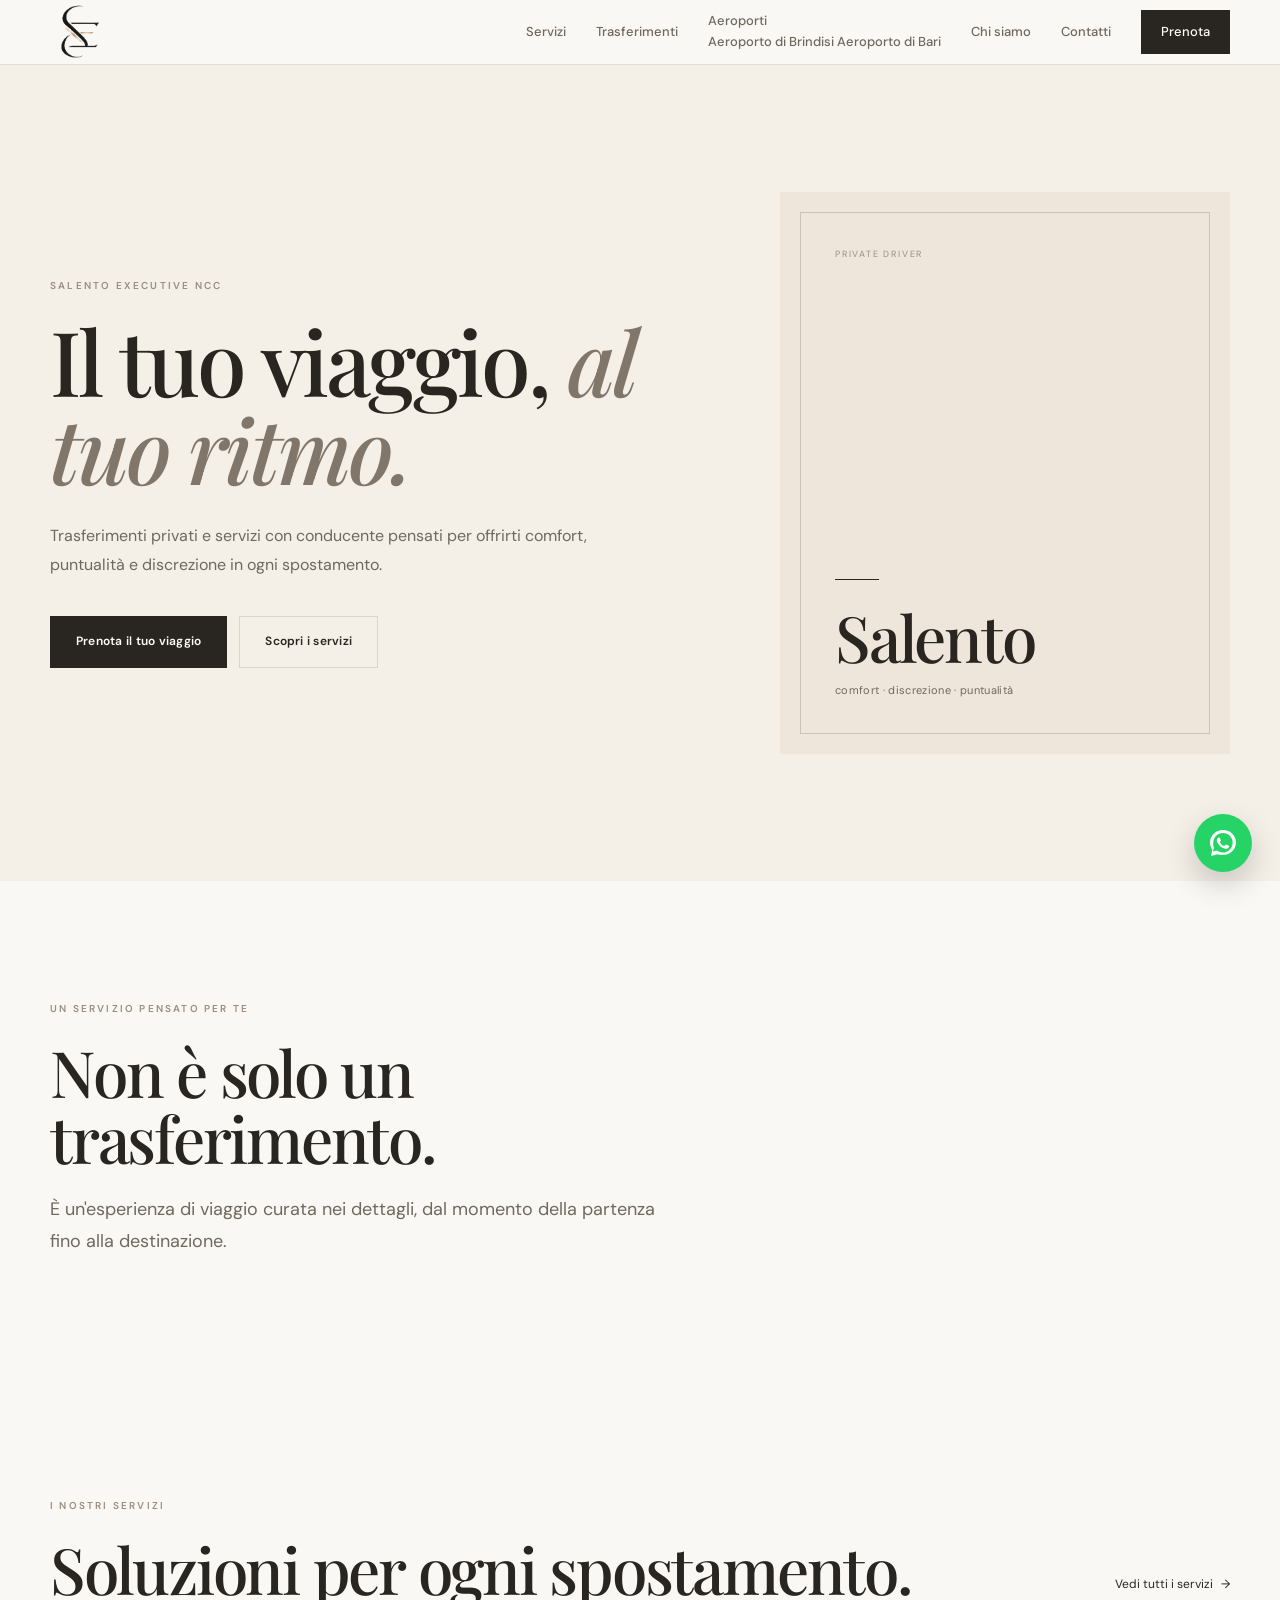
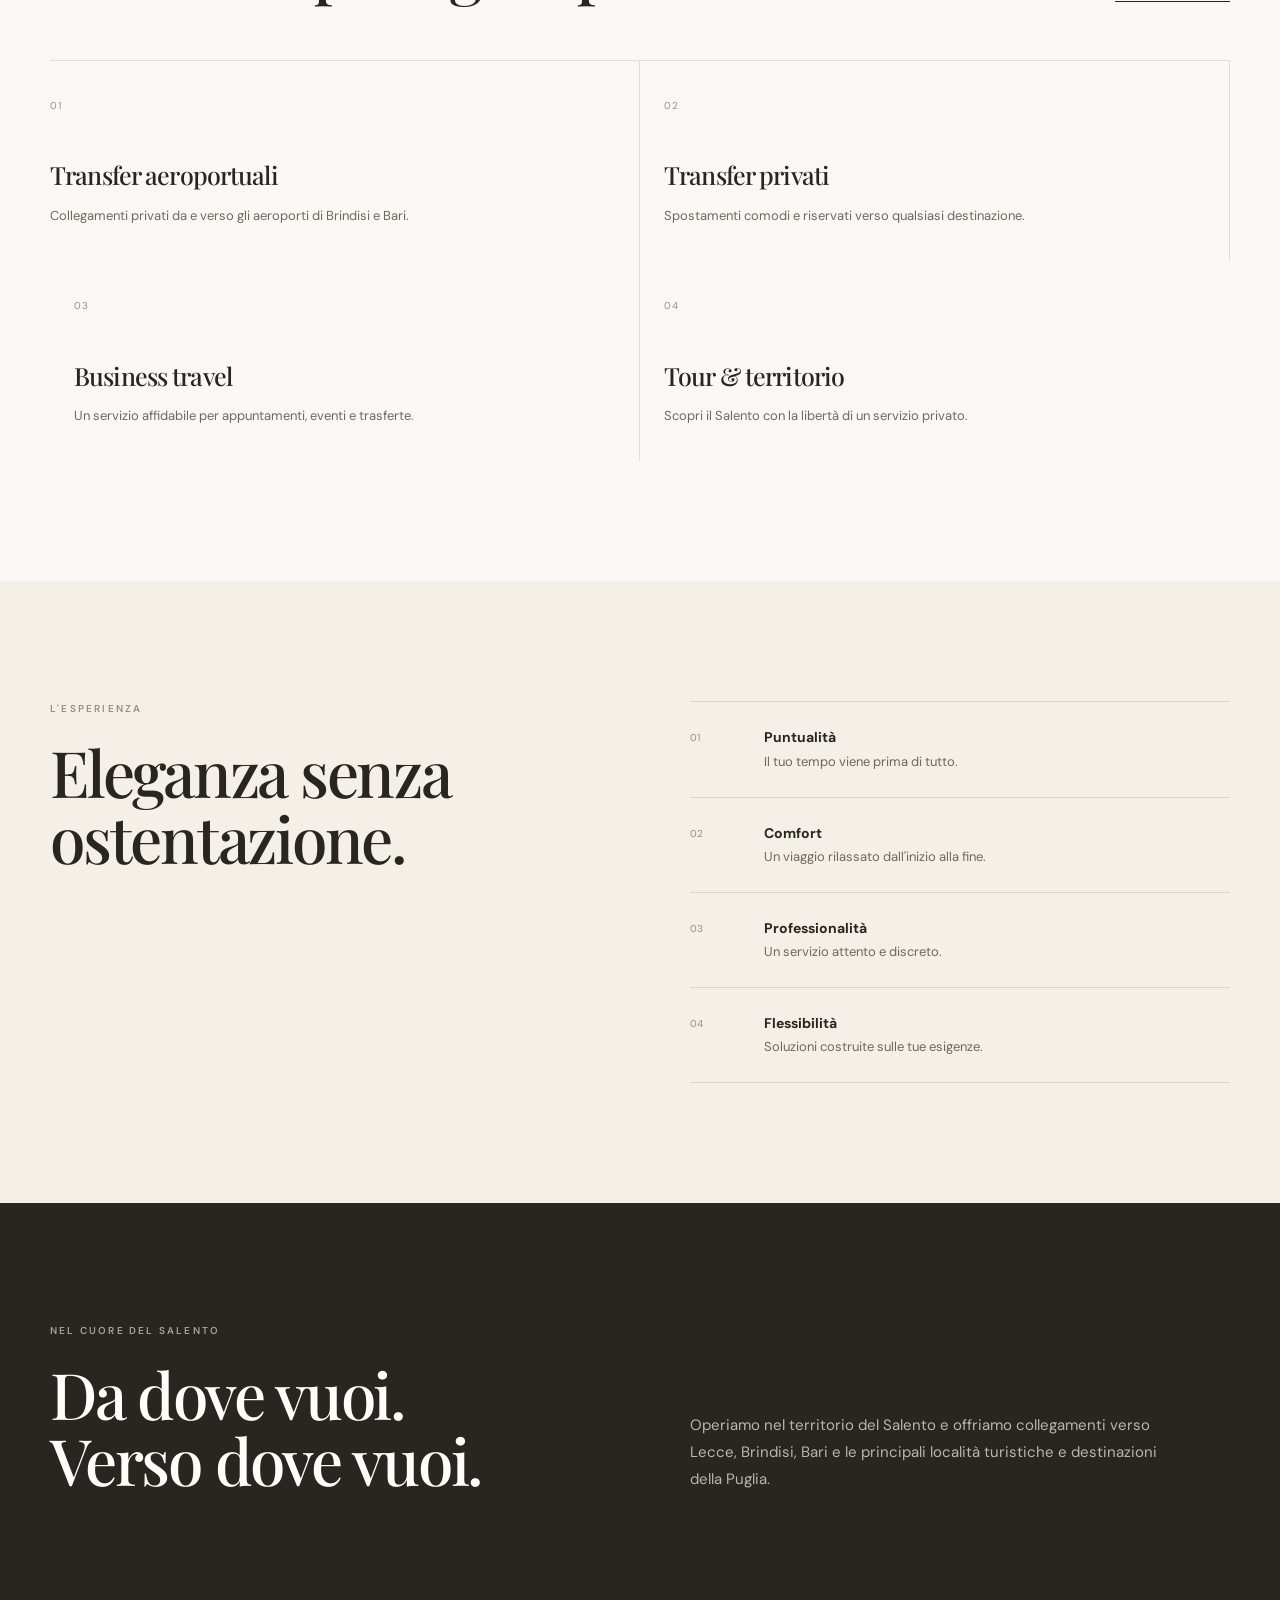
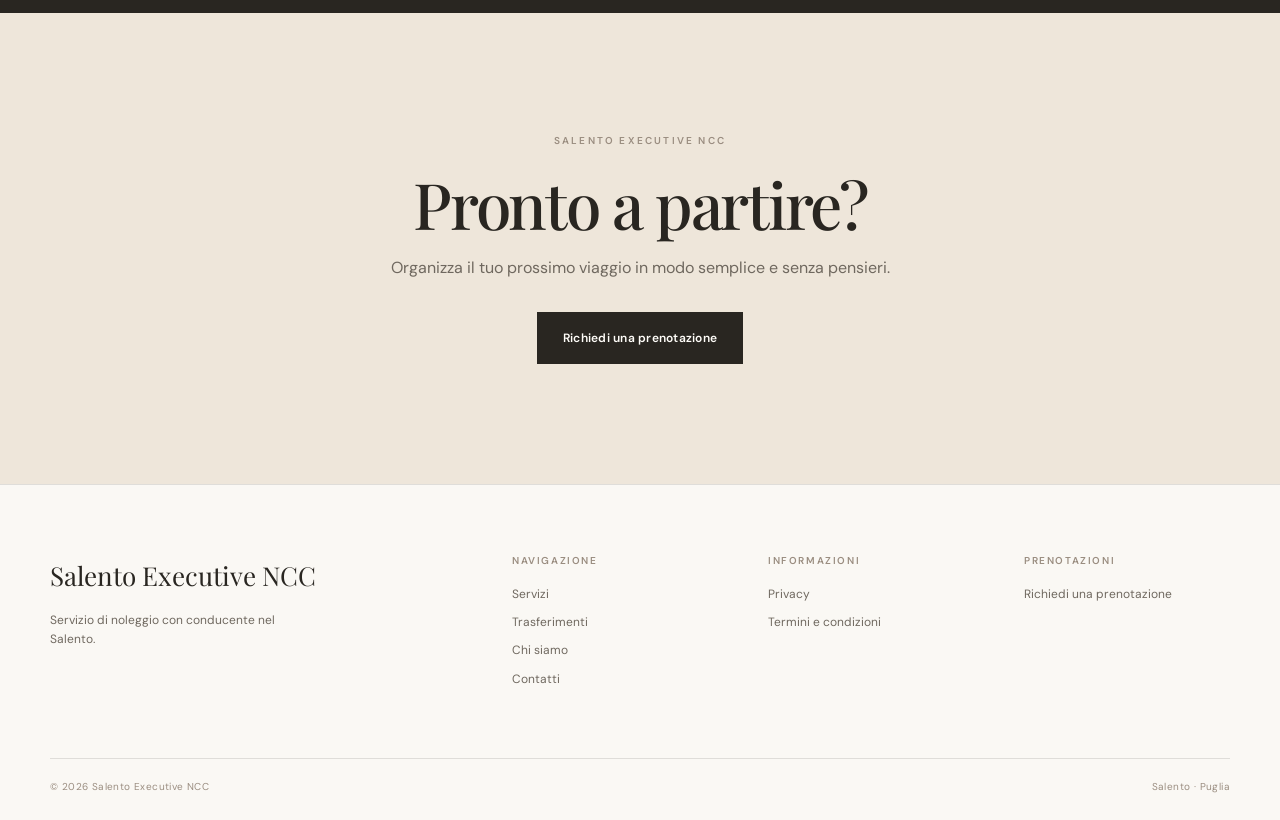
==== index.html @ 479df49c "Update index.html" ====
<!DOCTYPE html>
<html lang="it">
<head>
    <meta charset="UTF-8">
    <meta name="viewport" content="width=device-width, initial-scale=1.0">

    <title>Salento Executive NCC | Noleggio con Conducente</title>

    <meta
        name="description"
        content="Salento Executive NCC offre servizi di noleggio con conducente, transfer aeroportuali e trasferimenti privati nel Salento e in Puglia."
    >

    <meta name="theme-color" content="#f4efe7">

<link rel="icon" type="image/png" href="favicon.png">
<link rel="apple-touch-icon" href="favicon.png">
<meta name="apple-mobile-web-app-title" content="Salento Executive NCC">
    <link rel="stylesheet" href="css/style.css">
</head>

<body>

<header class="header">

    <div class="container header-inner">

        <a href="./" class="logo-link" aria-label="Salento Executive NCC">
            <img
                src="logo.png"
                alt="Salento Executive NCC"
                class="logo"
            >
        </a>

<nav class="navigation">

    <a href="../servizi/">Servizi</a>

    <a href="../trasferimenti/">Trasferimenti</a>


<div class="dropdown">

    <a href="#" class="dropdown-toggle">
        Aeroporti
    </a>

    <div class="dropdown-menu">

        <a href="../aeroporto-brindisi/">
            Aeroporto di Brindisi
        </a>

        <a href="../aeroporto-bari/">
            Aeroporto di Bari
        </a>

    </div>

</div>


    <a href="../chi-siamo/">Chi siamo</a>

    <a href="../contatti/">Contatti</a>

    <a href="../prenota/" class="nav-button">
        Prenota
    </a>

</nav>

        <button
            class="menu-button"
            type="button"
            aria-label="Apri menu"
            aria-expanded="false"
        >
            <span></span>
            <span></span>
            <span></span>
        </button>

    </div>

</header>


<main>

    <!-- HERO -->

    <section class="hero">

        <div class="container hero-content">

            <div class="hero-text">

                <p class="eyebrow">
                    SALENTO EXECUTIVE NCC
                </p>

                <h1>
                    Il tuo viaggio,
                    <em>al tuo ritmo.</em>
                </h1>

                <p class="hero-description">
                    Trasferimenti privati e servizi con conducente
                    pensati per offrirti comfort, puntualità e
                    discrezione in ogni spostamento.
                </p>

                <div class="hero-actions">

                    <a href="./prenota/" class="button button-dark">
                        Prenota il tuo viaggio
                    </a>

                    <a href="./servizi/" class="button button-light">
                        Scopri i servizi
                    </a>

                </div>

            </div>


            <div class="hero-visual">

                <div class="hero-frame">

                    <div class="hero-frame-content">

                        <span class="hero-label">
                            PRIVATE DRIVER
                        </span>

                        <div class="hero-line"></div>

                        <h2>
                            Salento
                        </h2>

                        <p>
                            comfort · discrezione · puntualità
                        </p>

                    </div>

                </div>

            </div>

        </div>

    </section>


    <!-- INTRO -->

    <section class="intro section">

        <div class="container">

            <div class="intro-content">

                <p class="eyebrow">
                    UN SERVIZIO PENSATO PER TE
                </p>

                <h2>
                    Non è solo un trasferimento.
                </h2>

                <p>
                    È un'esperienza di viaggio curata nei dettagli,
                    dal momento della partenza fino alla destinazione.
                </p>

            </div>

        </div>

    </section>


    <!-- SERVIZI -->

    <section class="services section">

        <div class="container">

            <div class="section-heading">

                <div>

                    <p class="eyebrow">
                        I NOSTRI SERVIZI
                    </p>

                    <h2>
                        Soluzioni per ogni spostamento.
                    </h2>

                </div>

                <a href="./servizi/" class="text-link">
                    Vedi tutti i servizi
                    <span>→</span>
                </a>

            </div>


            <div class="services-grid">

                <a href="./trasferimenti/" class="service-card">

                    <span class="service-number">
                        01
                    </span>

                    <h3>
                        Transfer aeroportuali
                    </h3>

                    <p>
                        Collegamenti privati da e verso gli
                        aeroporti di Brindisi e Bari.
                    </p>

                </a>


                <a href="./servizi/" class="service-card">

                    <span class="service-number">
                        02
                    </span>

                    <h3>
                        Transfer privati
                    </h3>

                    <p>
                        Spostamenti comodi e riservati verso
                        qualsiasi destinazione.
                    </p>

                </a>


                <a href="./servizi/" class="service-card">

                    <span class="service-number">
                        03
                    </span>

                    <h3>
                        Business travel
                    </h3>

                    <p>
                        Un servizio affidabile per appuntamenti,
                        eventi e trasferte.
                    </p>

                </a>


                <a href="./servizi/" class="service-card">

                    <span class="service-number">
                        04
                    </span>

                    <h3>
                        Tour &amp; territorio
                    </h3>

                    <p>
                        Scopri il Salento con la libertà
                        di un servizio privato.
                    </p>

                </a>

            </div>

        </div>

    </section>


    <!-- ESPERIENZA -->

    <section class="experience section">

        <div class="container experience-grid">

            <div class="experience-title">

                <p class="eyebrow">
                    L'ESPERIENZA
                </p>

                <h2>
                    Eleganza senza ostentazione.
                </h2>

            </div>


            <div class="experience-list">

                <div class="experience-item">

                    <span class="experience-number">
                        01
                    </span>

                    <div>
                        <strong>Puntualità</strong>

                        <p>
                            Il tuo tempo viene prima di tutto.
                        </p>
                    </div>

                </div>


                <div class="experience-item">

                    <span class="experience-number">
                        02
                    </span>

                    <div>
                        <strong>Comfort</strong>

                        <p>
                            Un viaggio rilassato dall'inizio
                            alla fine.
                        </p>
                    </div>

                </div>


                <div class="experience-item">

                    <span class="experience-number">
                        03
                    </span>

                    <div>
                        <strong>Professionalità</strong>

                        <p>
                            Un servizio attento e discreto.
                        </p>
                    </div>

                </div>


                <div class="experience-item">

                    <span class="experience-number">
                        04
                    </span>

                    <div>
                        <strong>Flessibilità</strong>

                        <p>
                            Soluzioni costruite sulle tue esigenze.
                        </p>
                    </div>

                </div>

            </div>

        </div>

    </section>


    <!-- TERRITORIO -->

    <section class="territory section">

        <div class="container territory-grid">

            <div>

                <p class="eyebrow">
                    NEL CUORE DEL SALENTO
                </p>

                <h2>
                    Da dove vuoi.
                    <br>
                    Verso dove vuoi.
                </h2>

            </div>


            <div>

                <p>
                    Operiamo nel territorio del Salento e offriamo
                    collegamenti verso Lecce, Brindisi, Bari e le
                    principali località turistiche e destinazioni
                    della Puglia.
                </p>

            </div>

        </div>

    </section>


    <!-- CTA -->

    <section class="final-cta section">

        <div class="container final-cta-content">

            <p class="eyebrow">
                SALENTO EXECUTIVE NCC
            </p>

            <h2>
                Pronto a partire?
            </h2>

            <p>
                Organizza il tuo prossimo viaggio in modo semplice
                e senza pensieri.
            </p>

            <a href="./prenota/" class="button button-dark">
                Richiedi una prenotazione
            </a>

        </div>

    </section>

</main>


<!-- FOOTER -->

<footer class="footer">

    <div class="container footer-grid">

        <div class="footer-brand">

            <a href="./">
                Salento Executive NCC
            </a>

            <p>
                Servizio di noleggio con conducente
                nel Salento.
            </p>

        </div>


        <div class="footer-column">

            <h3>
                Navigazione
            </h3>

            <a href="./servizi/">Servizi</a>
            <a href="./trasferimenti/">Trasferimenti</a>
            <a href="./chi-siamo/">Chi siamo</a>
            <a href="./contatti/">Contatti</a>

        </div>


        <div class="footer-column">

            <h3>
                Informazioni
            </h3>

            <a href="./privacy/">Privacy</a>
            <a href="./termini/">Termini e condizioni</a>

        </div>


        <div class="footer-column">

            <h3>
                Prenotazioni
            </h3>

            <a href="./prenota/">
                Richiedi una prenotazione
            </a>

        </div>

    </div>


    <div class="container footer-bottom">

        <span>
            © <span id="current-year"></span>
            Salento Executive NCC
        </span>

        <span>
            Salento · Puglia
        </span>

    </div>

</footer>
<a 
    href="https://wa.me/393200404903"
    class="whatsapp-fixed"
    target="_blank"
    rel="noopener"
    aria-label="Contattaci su WhatsApp"
>
    <img src="whatsapp.svg" alt="WhatsApp">
</a>

<script src="js/main.js"></script>

</body>
</html>
---- css/style.css ----
@import url('https://fonts.googleapis.com/css2?family=DM+Sans:wght@400;500;600&family=Playfair+Display:ital,wght@0,500;0,600;1,500&display=swap');


/* =========================================================
   RESET
========================================================= */

* {
    margin: 0;
    padding: 0;
    box-sizing: border-box;
}

html {
    scroll-behavior: smooth;
}

body {
    background: #faf8f4;
    color: #292621;
    font-family: "DM Sans", sans-serif;
    line-height: 1.6;
}

a {
    color: inherit;
    text-decoration: none;
}

button {
    font-family: inherit;
}

img {
    max-width: 100%;
    display: block;
}


/* =========================================================
   VARIABLES
========================================================= */

:root {

    --background: #faf8f4;
    --cream: #f4efe7;
    --cream-dark: #eee6da;

    --white: #fffdf9;

    --text: #292621;
    --text-soft: #6f685f;

    --beige: #d8cabc;
    --taupe: #9a8d80;

    --border: rgba(41, 38, 33, 0.13);

    --container: 1180px;

}


/* =========================================================
   CONTAINER
========================================================= */

.container {
    width: min(
        calc(100% - 48px),
        var(--container)
    );

    margin: 0 auto;
}


/* =========================================================
   HEADER
========================================================= */

.header {
    position: sticky;
    top: 0;

    z-index: 1000;

    background: rgba(250, 248, 244, 0.94);

    backdrop-filter: blur(16px);
    -webkit-backdrop-filter: blur(16px);

    border-bottom: 1px solid var(--border);
}


.header-inner {
    height: 64px;

    display: flex;
    align-items: center;
    justify-content: space-between;

    gap: 30px;
}


.logo-link {
    display: flex;
    align-items: center;
}

.logo {
    width: 56px;
    height: auto;
}


/* =========================================================
   NAVIGATION
========================================================= */

.navigation {

    display: flex;
    align-items: center;

    gap: 30px;

    font-size: 13px;
    font-weight: 500;
}


.navigation a {

    color: var(--text-soft);

    transition:
        color 0.2s ease,
        transform 0.2s ease;
}


.navigation a:hover {
    color: var(--text);
}


.navigation .nav-button {

    background: var(--text);

    color: var(--white);

    padding: 12px 20px;

    transition:
        background 0.2s ease,
        transform 0.2s ease;
}


.navigation .nav-button:hover {

    background: #3a3530;

    transform: translateY(-1px);
}


/* =========================================================
   MOBILE MENU BUTTON
========================================================= */

.menu-button {

    display: none;

    border: 0;

    background: transparent;

    cursor: pointer;

    padding: 8px;
}


.menu-button span {

    display: block;

    width: 25px;
    height: 1px;

    background: var(--text);

    margin: 5px 0;

    transition:
        transform 0.2s ease,
        opacity 0.2s ease;
}


/* =========================================================
   HERO
========================================================= */

.hero {

    background: var(--cream);

    min-height: calc(100vh - 84px);

    display: flex;
    align-items: center;
}


.hero-content {

    display: grid;

    grid-template-columns:
        minmax(0, 1.08fr)
        minmax(320px, 0.92fr);

    align-items: center;

    gap: 80px;

    padding: 90px 0;
}


/* =========================================================
   TYPOGRAPHY
========================================================= */

.eyebrow {

    margin-bottom: 22px;

    color: var(--taupe);

    font-size: 10px;

    font-weight: 600;

    letter-spacing: 0.22em;
}


h1,
h2,
h3 {

    font-family:
        "Playfair Display",
        Georgia,
        serif;

    font-weight: 500;

    letter-spacing: -0.035em;
}


h1 {

    font-size:
        clamp(58px, 7vw, 96px);

    line-height: 0.98;

    margin-bottom: 30px;
}


h1 em {

    color: #81766a;

    font-weight: 500;
}


h2 {

    font-size:
        clamp(42px, 5vw, 64px);

    line-height: 1.03;
}


h3 {

    font-size: 25px;

    line-height: 1.15;
}


/* =========================================================
   HERO TEXT
========================================================= */

.hero-description {

    max-width: 570px;

    color: var(--text-soft);

    font-size: 16px;

    line-height: 1.8;
}


/* =========================================================
   HERO BUTTONS
========================================================= */

.hero-actions {

    display: flex;

    flex-wrap: wrap;

    gap: 12px;

    margin-top: 36px;
}


.button {

    min-height: 52px;

    display: inline-flex;

    align-items: center;
    justify-content: center;

    padding:
        0 25px;

    border:
        1px solid var(--text);

    font-size: 12px;

    font-weight: 600;

    letter-spacing: 0.02em;

    transition:
        transform 0.2s ease,
        background 0.2s ease,
        color 0.2s ease;
}


.button:hover {

    transform: translateY(-2px);
}


.button-dark {

    background: var(--text);

    color: var(--white);
}


.button-dark:hover {

    background: #3a3530;
}


.button-light {

    background: transparent;

    color: var(--text);

    border-color: var(--border);
}


.button-light:hover {

    background: rgba(255, 255, 255, 0.35);
}


/* =========================================================
   HERO VISUAL
========================================================= */

.hero-visual {

    width: 100%;

    max-width: 450px;

    justify-self: end;
}


.hero-frame {

    aspect-ratio: 4 / 5;

    padding: 20px;

    background: var(--cream-dark);
}


.hero-frame-content {

    height: 100%;

    border:
        1px solid
        rgba(41, 38, 33, 0.18);

    padding: 34px;

    display: flex;

    flex-direction: column;

    justify-content: flex-end;
}


.hero-label {

    color: var(--taupe);

    font-size: 9px;

    letter-spacing: 0.2em;
}


.hero-line {

    width: 44px;

    height: 1px;

    background: var(--text);

    margin-top: auto;

    margin-bottom: 24px;
}


.hero-frame h2 {

    font-size:
        clamp(48px, 5vw, 72px);

    margin-bottom: 12px;
}


.hero-frame p {

    color: var(--text-soft);

    font-size: 11px;

    letter-spacing: 0.03em;
}


/* =========================================================
   SECTIONS
========================================================= */

.section {

    padding:
        120px 0;
}


/* =========================================================
   INTRO
========================================================= */

.intro {

    background: var(--background);
}


.intro-content {

    max-width: 760px;
}


.intro-content h2 {

    margin-bottom: 22px;
}


.intro-content > p:last-child {

    max-width: 620px;

    color: var(--text-soft);

    font-size: 18px;

    line-height: 1.8;
}


/* =========================================================
   SECTION HEADING
========================================================= */

.section-heading {

    display: flex;

    align-items: flex-end;

    justify-content: space-between;

    gap: 30px;

    margin-bottom: 58px;
}


.text-link {

    display: inline-flex;

    align-items: center;

    gap: 8px;

    padding-bottom: 6px;

    border-bottom:
        1px solid var(--text);

    font-size: 12px;

    white-space: nowrap;
}


.text-link span {

    transition:
        transform 0.2s ease;
}


.text-link:hover span {

    transform: translateX(4px);
}


/* =========================================================
   SERVICES
========================================================= */

.services {

    background: var(--background);
}


.services-grid {

    display: grid;

    grid-template-columns: repeat(2, 1fr);


    border-top:
        1px solid var(--border);
}


.service-card {

    padding:
        30px 24px 34px 0;

    border-right:
        1px solid var(--border);

    transition:
        transform 0.25s ease;
}


.service-card:not(:first-child) {

    padding-left: 24px;
}


.service-card:last-child {

    border-right: 0;
}


.service-card:hover {

    transform:
        translateY(-5px);
}


.service-number {

    color: var(--taupe);

    font-size: 10px;

    letter-spacing: 0.1em;
}


.service-card h3 {

    margin-top: 45px;

    margin-bottom: 15px;
}


.service-card p {

    color: var(--text-soft);

    font-size: 13px;

    line-height: 1.7;
}


/* =========================================================
   EXPERIENCE
========================================================= */

.experience {

    background: var(--cream);
}


.experience-grid {

    display: grid;

    grid-template-columns:
        1fr 1fr;

    gap: 100px;
}


.experience-title h2 {

    max-width: 550px;
}


.experience-list {

    border-top:
        1px solid var(--border);
}


.experience-item {

    display: grid;

    grid-template-columns:
        54px 1fr;

    gap: 20px;

    padding:
        24px 0;

    border-bottom:
        1px solid var(--border);
}


.experience-number {

    color: var(--taupe);

    font-size: 10px;

    padding-top: 4px;
}


.experience-item strong {

    display: block;

    margin-bottom: 3px;

    font-size: 14px;
}


.experience-item p {

    color: var(--text-soft);

    font-size: 13px;
}


/* =========================================================
   TERRITORY
========================================================= */

.territory {

    background: var(--text);

    color: var(--white);
}


.territory .eyebrow {

    color: #aaa095;
}


.territory-grid {

    display: grid;

    grid-template-columns:
        1fr 1fr;

    align-items: end;

    gap: 100px;
}


.territory-grid > div:last-child {

    max-width: 470px;
}


.territory-grid > div:last-child p {

    color: #bdb5ad;

    font-size: 15px;

    line-height: 1.8;
}


/* =========================================================
   FINAL CTA
========================================================= */

.final-cta {

    background: var(--cream-dark);

    text-align: center;
}


.final-cta-content {

    max-width: 720px;

    margin: 0 auto;
}


.final-cta h2 {

    margin-bottom: 18px;
}


.final-cta-content > p:not(.eyebrow) {

    color: var(--text-soft);

    margin-bottom: 32px;
}


/* =========================================================
   FOOTER
========================================================= */

.footer {

    background: var(--background);

    border-top:
        1px solid var(--border);

    padding:
        70px 0 25px;
}


.footer-grid {

    display: grid;

    grid-template-columns:
        2fr 1fr 1fr 1fr;

    gap: 50px;
}


.footer-brand > a {

    font-family:
        "Playfair Display",
        Georgia,
        serif;

    font-size: 26px;
}


.footer-brand p {

    max-width: 270px;

    margin-top: 14px;

    color: var(--text-soft);

    font-size: 12px;
}


.footer-column h3 {

    margin-bottom: 18px;

    font-family:
        "DM Sans",
        sans-serif;

    color: var(--taupe);

    font-size: 10px;

    font-weight: 600;

    letter-spacing: 0.16em;

    text-transform: uppercase;
}


.footer-column a {

    display: block;

    width: max-content;

    margin-bottom: 9px;

    color: var(--text-soft);

    font-size: 12px;

    transition:
        color 0.2s ease;
}


.footer-column a:hover {

    color: var(--text);
}


/* =========================================================
   FOOTER BOTTOM
========================================================= */

.footer-bottom {

    display: flex;

    justify-content: space-between;

    gap: 20px;

    margin-top: 60px;

    padding-top: 20px;

    border-top:
        1px solid var(--border);

    color: var(--taupe);

    font-size: 10px;

    letter-spacing: 0.04em;
}


/* =========================================================
   TABLET
========================================================= */

@media (max-width: 1000px) {

    .hero-content {

        gap: 50px;
    }


    .services-grid {

        grid-template-columns:
            repeat(2, 1fr);
    }


    .service-card:nth-child(2) {

        border-right: 0;
    }


    .service-card:nth-child(3),
    .service-card:nth-child(4) {

        border-top:
            1px solid var(--border);
    }


    .experience-grid,
    .territory-grid {

        gap: 60px;
    }


    .footer-grid {

        grid-template-columns:
            repeat(2, 1fr);
    }

}


/* =========================================================
   MOBILE
========================================================= */

@media (max-width: 700px) {
    .transfer-type-grid {
        grid-template-columns: 1fr;
    }

    .airport-options {
        padding: 18px;
    }
    .container {

        width:
            calc(100% - 32px);
    }


    .header-inner {

        min-height: 72px;
    }


.logo {
    height: 48px;
    width: auto;
}


    /* MOBILE MENU */

    .menu-button {

        display: block;
    }


    .navigation {

        position: absolute;

        top:
            calc(100% + 8px);

        left: 16px;
        right: 16px;

        display: none;

        flex-direction: column;

        align-items: stretch;

        gap: 0;

        padding: 10px;

        background:
            var(--background);

        border:
            1px solid var(--border);

        box-shadow:
            0 18px 40px
            rgba(41, 38, 33, 0.08);
    }


    .navigation.is-open {

        display: flex;
    }


    .navigation a {

        padding: 14px;
    }


    .navigation .nav-button {

        margin-top: 4px;

        text-align: center;
    }


    /* HERO */

    .hero {

        min-height: auto;
    }


    .hero-content {

        grid-template-columns: 1fr;

        padding:
            72px 0 80px;

        gap: 55px;
    }


    h1 {

        font-size:
            clamp(52px, 15vw, 72px);
    }


    .hero-description {

        font-size: 15px;
    }


    .hero-visual {

        max-width: 520px;

        justify-self: start;
    }


    .hero-frame {

        aspect-ratio: 1 / 1;
    }


    /* SECTIONS */

    .section {

        padding:
            80px 0;
    }


    .section-heading {

        display: block;

        margin-bottom: 38px;
    }


    .text-link {

        margin-top: 20px;
    }


    /* SERVICES */

    .services-grid {

        grid-template-columns: 1fr;
    }


    .service-card,
    .service-card:not(:first-child) {

        padding:
            28px 0;

        border-right: 0;

        border-bottom:
            1px solid var(--border);
    }


    .service-card h3 {

        margin-top: 28px;
    }


    /* EXPERIENCE */

    .experience-grid,
    .territory-grid {

        grid-template-columns: 1fr;

        gap: 55px;
    }


    /* FOOTER */

    .footer-grid {

        grid-template-columns:
            1fr 1fr;

        gap:
            40px 25px;
    }


    .footer-brand {

        grid-column:
            1 / -1;
    }


    .footer-bottom {

        flex-direction: column;

        margin-top: 40px;

        gap: 7px;
    }

}


/* =========================================================
   SMALL PHONES
========================================================= */

@media (max-width: 420px) {

    .hero-actions {

        flex-direction: column;

        align-items: stretch;
    }


    .button {

        width: 100%;
    }


    h2 {

        font-size: 42px;
    }


    .footer-grid {

        grid-template-columns: 1fr;
    }

}

/* ========================================
   TRANSFER AEROPORTUALI
======================================== */

.airport-grid {
    grid-template-columns: repeat(2, minmax(0, 1fr));
    max-width: 1000px;
    margin: 0 auto;
}

.airport-grid .service-card {
    min-height: 280px;

    display: flex;
    flex-direction: column;
    justify-content: flex-start;
}

/* =========================================
   TRANSFER AEROPORTUALE
   ========================================= */

.airport-options {
    display: flex;
    flex-direction: column;
    gap: 22px;

    padding: 24px;

    background: #f4efe7;
    border: 1px solid rgba(35, 33, 29, 0.08);
}

.transfer-type-grid {
    display: grid;
    grid-template-columns: repeat(2, 1fr);
    gap: 12px;
}

.transfer-type-option {
    position: relative;
}

.transfer-type-option input {
    position: absolute;
    opacity: 0;
    pointer-events: none;
}

.transfer-type-option label {
    display: flex;
    align-items: center;

    min-height: 72px;
    padding: 16px 18px;

    background: #fffdf9;
    border: 1px solid rgba(35, 33, 29, 0.13);

    cursor: pointer;

    font-size: 0.9rem;
    line-height: 1.4;

    transition:
        background 0.2s ease,
        border-color 0.2s ease,
        color 0.2s ease;
}

.transfer-type-option label:hover {
    border-color: rgba(35, 33, 29, 0.35);
}

.transfer-type-option input:checked + label {
    background: #24221f;
    border-color: #24221f;
    color: #ffffff;
}

/* MOBILE */

@media (max-width: 700px) {

    .airport-grid {
        grid-template-columns: 1fr;
        max-width: 100%;
    }

    .airport-grid .service-card {
        min-height: auto;
    }
.contact-cards {
    grid-template-columns: 1fr;
}
}

/* CONTATTI - 3 CARD */

.contact-cards {
    grid-template-columns: repeat(3, 1fr);
}




/* =========================================================
   PRIVACY / TERMINI - LAYOUT FINALE
========================================================= */

.legal-hero {
    background: var(--cream);
    padding: 100px 0 90px;
}

.legal-hero-content {
    width: 100%;
    max-width: 900px;
}

.legal-hero-content h1 {
    margin: 0 0 28px;
    font-family: "Playfair Display", Georgia, serif;
    font-size: clamp(52px, 7vw, 88px);
    font-weight: 500;
    line-height: .98;
    letter-spacing: -.045em;
}

.legal-hero-content > p:last-child {
    max-width: 680px;
    margin: 0;
    color: var(--text-soft);
    font-size: 16px;
    line-height: 1.8;
}


/* CONTENUTO */

.legal-section {
    background: var(--background);
    padding: 100px 0 120px;
}

.legal-wrapper {
    display: block;
}

.legal-content {
    width: 100%;
    max-width: 900px;
    margin: 0 auto;
    padding: 0;
    background: transparent;
    border: 0;
}


/* SEZIONI */

.legal-content h2 {
    position: relative;

    margin: 0;
    margin-top: 65px;
    padding-top: 25px;

    font-family: "Playfair Display", Georgia, serif;
    font-size: 30px;
    font-weight: 500;
    line-height: 1.2;
    letter-spacing: -.025em;

    color: var(--text);
}

.legal-content h2:first-child {
    margin-top: 0;
}


/* PICCOLA LINEA DECORATIVA */

.legal-content h2::before {
    content: "";

    position: absolute;
    top: 0;
    left: 0;

    width: 42px;
    height: 1px;

    background: var(--taupe);
}


/* TESTO */

.legal-content p {
    max-width: 760px;

    margin: 18px 0 0;

    color: var(--text-soft);

    font-family: "DM Sans", sans-serif;
    font-size: 15px;
    font-weight: 400;
    line-height: 1.85;
}


/* LISTE */

.legal-content ul {
    max-width: 760px;

    margin: 20px 0 0;
    padding-left: 24px;
}

.legal-content li {
    margin: 0 0 9px;

    color: var(--text-soft);

    font-size: 15px;
    line-height: 1.8;
}


/* MOBILE */

@media (max-width: 700px) {

    .legal-hero {
        padding: 70px 0 65px;
    }

    .legal-hero-content h1 {
        font-size: clamp(46px, 14vw, 68px);
    }

    .legal-hero-content > p:last-child {
        font-size: 15px;
    }

    .legal-section {
        padding: 70px 0 85px;
    }

    .legal-content h2 {
        margin-top: 50px;
        padding-top: 20px;
        font-size: 27px;
    }

    .legal-content p,
    .legal-content li {
        font-size: 14px;
    }

}

/* =========================================================
   PAGINE LEGALI
========================================================= */

.legal-hero {
    background: var(--cream);
    padding: 110px 0 90px;
}

.legal-hero-content {
    max-width: 820px;
}

.legal-hero-content .eyebrow {
    margin-bottom: 24px;
}

.legal-hero-content h1 {
    font-size: clamp(52px, 7vw, 88px);
    line-height: 0.98;
    margin-bottom: 28px;
}

.legal-hero-content > p:last-child {
    max-width: 680px;
    color: var(--text-soft);
    font-size: 17px;
    line-height: 1.8;
}


/* CONTENUTO LEGALE */

.legal-section {
    background: var(--background);
    padding: 80px 0 120px;
}

.legal-wrapper {
    display: flex;
    justify-content: center;
}

.legal-content {
    width: 100%;
    max-width: 900px;
}

.legal-content h2 {
    font-family: "Playfair Display", Georgia, serif;

    font-size: 27px;
    font-weight: 500;

    line-height: 1.2;
    letter-spacing: -0.025em;

    margin-top: 58px;
    margin-bottom: 20px;

    color: var(--text);
}

.legal-content h2:first-child {
    margin-top: 0;
}

.legal-content p,
.legal-content li {
    color: var(--text-soft);

    font-size: 15px;
    line-height: 1.85;
}

.legal-content p {
    max-width: 820px;
    margin-bottom: 18px;
}

.legal-content ul {
    max-width: 820px;

    padding-left: 22px;

    margin:
        0 0 28px;
}

.legal-content li {
    padding-left: 5px;
    margin-bottom: 7px;
}


/* MOBILE */

@media (max-width: 700px) {

    .legal-hero {
        padding: 75px 0 65px;
    }

    .legal-hero-content h1 {
        font-size: clamp(46px, 14vw, 64px);
    }

    .legal-hero-content > p:last-child {
        font-size: 15px;
        line-height: 1.75;
    }

    .legal-section {
        padding: 60px 0 80px;
    }

    .legal-content h2 {
        font-size: 24px;
        margin-top: 45px;
        margin-bottom: 16px;
    }

    .legal-content p,
    .legal-content li {
        font-size: 14px;
        line-height: 1.8;
    }

}

/* TEST PRIVACY */
.legal-content {
    max-width: 900px;
    margin: 0 auto;
    background: #fffdf9;
    padding: 60px;
    border: 1px solid rgba(41,38,33,0.1);
}

.legal-content h2 {
    margin-top: 40px;
    margin-bottom: 15px;
    font-family: "Playfair Display", serif;
}

.legal-content p,
.legal-content li {
    color: #6f685f;
    line-height: 1.8;
}

.legal-hero-content {
    max-width: 750px;
    margin: 0 auto;
}

/* ===============================
   PAGINE LEGALI
================================ */

.legal-page .legal-hero {
    background: var(--cream);
    padding: 100px 0 80px;
}

.legal-page .intro-content {
    max-width: 850px;
}

.legal-page .intro-content h1 {
    margin-bottom: 25px;
}

.legal-page .intro-content p:not(.eyebrow) {
    max-width: 750px;
    color: var(--text-soft);
    font-size: 18px;
    line-height: 1.8;
}

/* Centra le pagine legali */

.legal-page .legal-hero .intro-content {
    max-width: 850px;
    margin: 0 auto;
    text-align: center;
}

.legal-page .legal-hero .eyebrow {
    justify-content: center;
}

.legal-page .legal-hero h1 {
    text-align: center;
}

.legal-page .legal-hero p:not(.eyebrow) {
    margin-left: auto;
    margin-right: auto;
    text-align: center;
    max-width: 750px;
}

/* ===============================
   LEGAL HERO - PRIVACY E TERMINI
================================ */

.legal-page .legal-hero .intro-content {
    max-width: 850px;
    margin: 0 auto;
    text-align: center;
}

.legal-page .legal-hero .eyebrow {
    text-align: center;
}

.legal-page .legal-hero h1 {
    text-align: center;
}

.legal-page .legal-hero .intro-content > p:not(.eyebrow) {
    max-width: 750px;
    margin: 0 auto;
    text-align: center;
}









/* FIX DEFINITIVO DATA E ORA IPHONE */

@media (max-width: 700px) {

    .booking-card {
        overflow: hidden;
    }

    .form-row {
        display: grid;
        grid-template-columns: 1fr 1fr;
        gap: 12px;
        min-width: 0;
    }

    .form-group {
        min-width: 0;
    }

    .form-group input[type="date"],
    .form-group input[type="time"] {
        width: 100%;
        min-width: 0;
        max-width: 100%;
        display: block;
        font-size: 13px;
        padding: 12px 8px;
        letter-spacing: -0.5px;
        transform: scaleX(0.98);
        transform-origin: left center;
    }

}

@media (max-width: 700px) {

    .form-group input[type="date"],
    .form-group input[type="time"] {
        width: calc(100% - 4px);
    }

}

@media (max-width: 700px) {

    .form-group input[type="date"],
    .form-group input[type="time"] {
        width: 100% !important;
        max-width: 100% !important;
        min-width: 0 !important;
        padding-left: 8px !important;
        padding-right: 8px !important;
        font-size: 13px !important;
        transform: scaleX(0.94);
        transform-origin: left center;
    }

}

@media (max-width: 700px) {

    .contact-cards .service-card p {
        display: none;
    }

}

@media (max-width: 700px) {

    .contact-cards {
        grid-template-columns: repeat(3, 1fr);
        gap: 20px;
    }

    .contact-cards .service-card {
        padding-right: 0;
        padding-left: 0;
    }

    .contact-cards .service-number,
    .contact-cards h3,
    .contact-cards .text-link {
        text-align: center;
        justify-content: center;
    }

    .contact-cards h3 {
        font-size: 22px;
    }

}

@media (max-width: 700px) {

    .contact-cards .service-card {
        text-align: left;
    }

    .contact-cards .text-link {
        margin-left: 0;
        margin-right: 0;
        justify-content: flex-start;
    }

}

@media (max-width: 700px) {

    .contact-cards .service-card,
    .contact-cards .service-card:not(:first-child) {

        padding-left: 0;
        padding-right: 0;

        text-align: left;
    }


    .contact-cards h3,
    .contact-cards .text-link {

        text-align: left;
        justify-content: flex-start;
    }

}

/* ========================================
   WHATSAPP ICON BUTTON
======================================== */

.whatsapp-fixed {

    position: fixed;

    right: 28px;
    bottom: 28px;

    z-index: 999;

    width: 58px;
    height: 58px;

    display: flex;
    align-items: center;
    justify-content: center;

    background: #25D366;

    border-radius: 50%;

    box-shadow:
        0 12px 30px rgba(0,0,0,0.18);

    transition:
        transform 0.25s ease,
        background 0.25s ease;
}


.whatsapp-fixed img {

    width: 32px;
    height: 32px;

}


.whatsapp-fixed:hover {

    transform: translateY(-4px);

    background: #1ebe5d;

}


@media (max-width: 700px) {

    .whatsapp-fixed {

        width: 52px;
        height: 52px;

        right: 18px;
        bottom: 18px;

    }


    .whatsapp-fixed img {

        width: 28px;
        height: 28px;

    }

}

.privacy-check {
    font-size: .85rem;
    color: #716c64;
    line-height: 1.6;
}

.privacy-check label {
    display: flex;
    align-items: flex-start;
    gap: 10px;
}

.privacy-check input {
    margin-top: 4px;
    width: auto;
}

.privacy-check a {
    color: #24221f;
    text-decoration: underline;
}
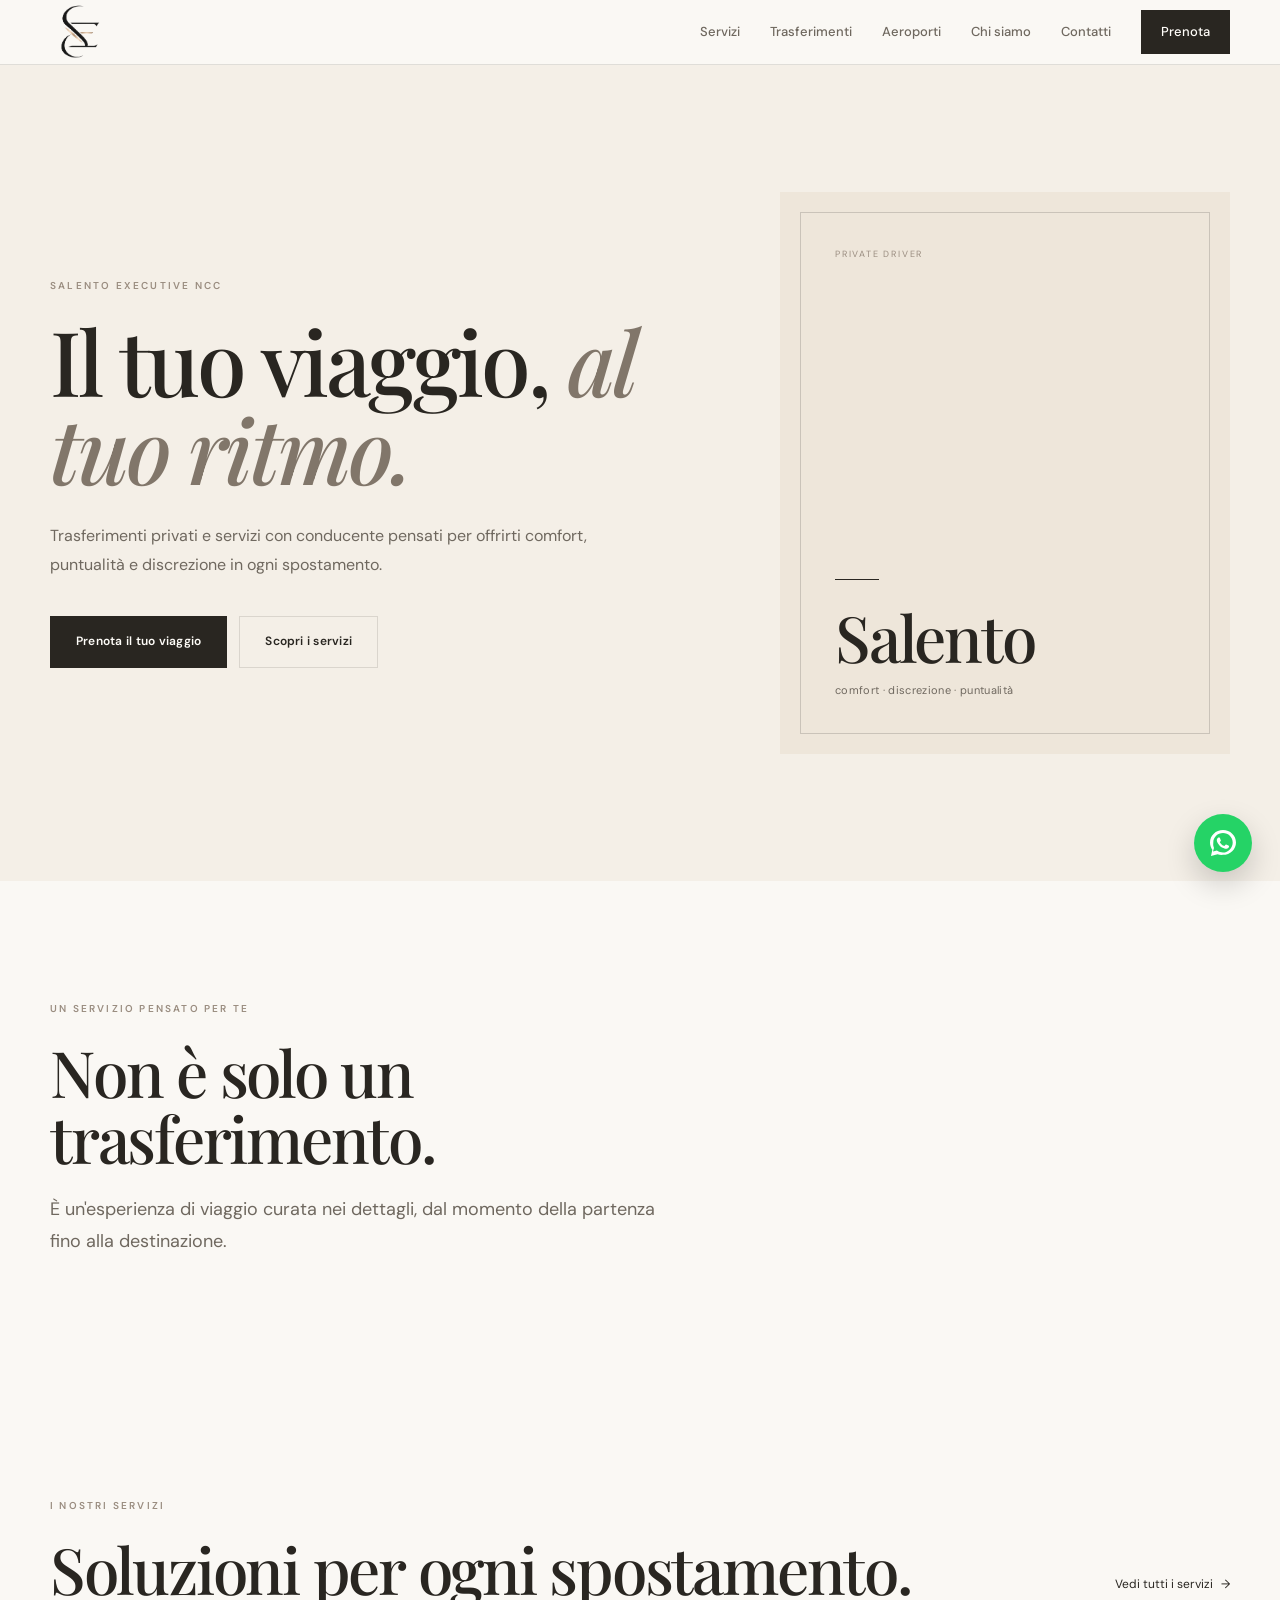
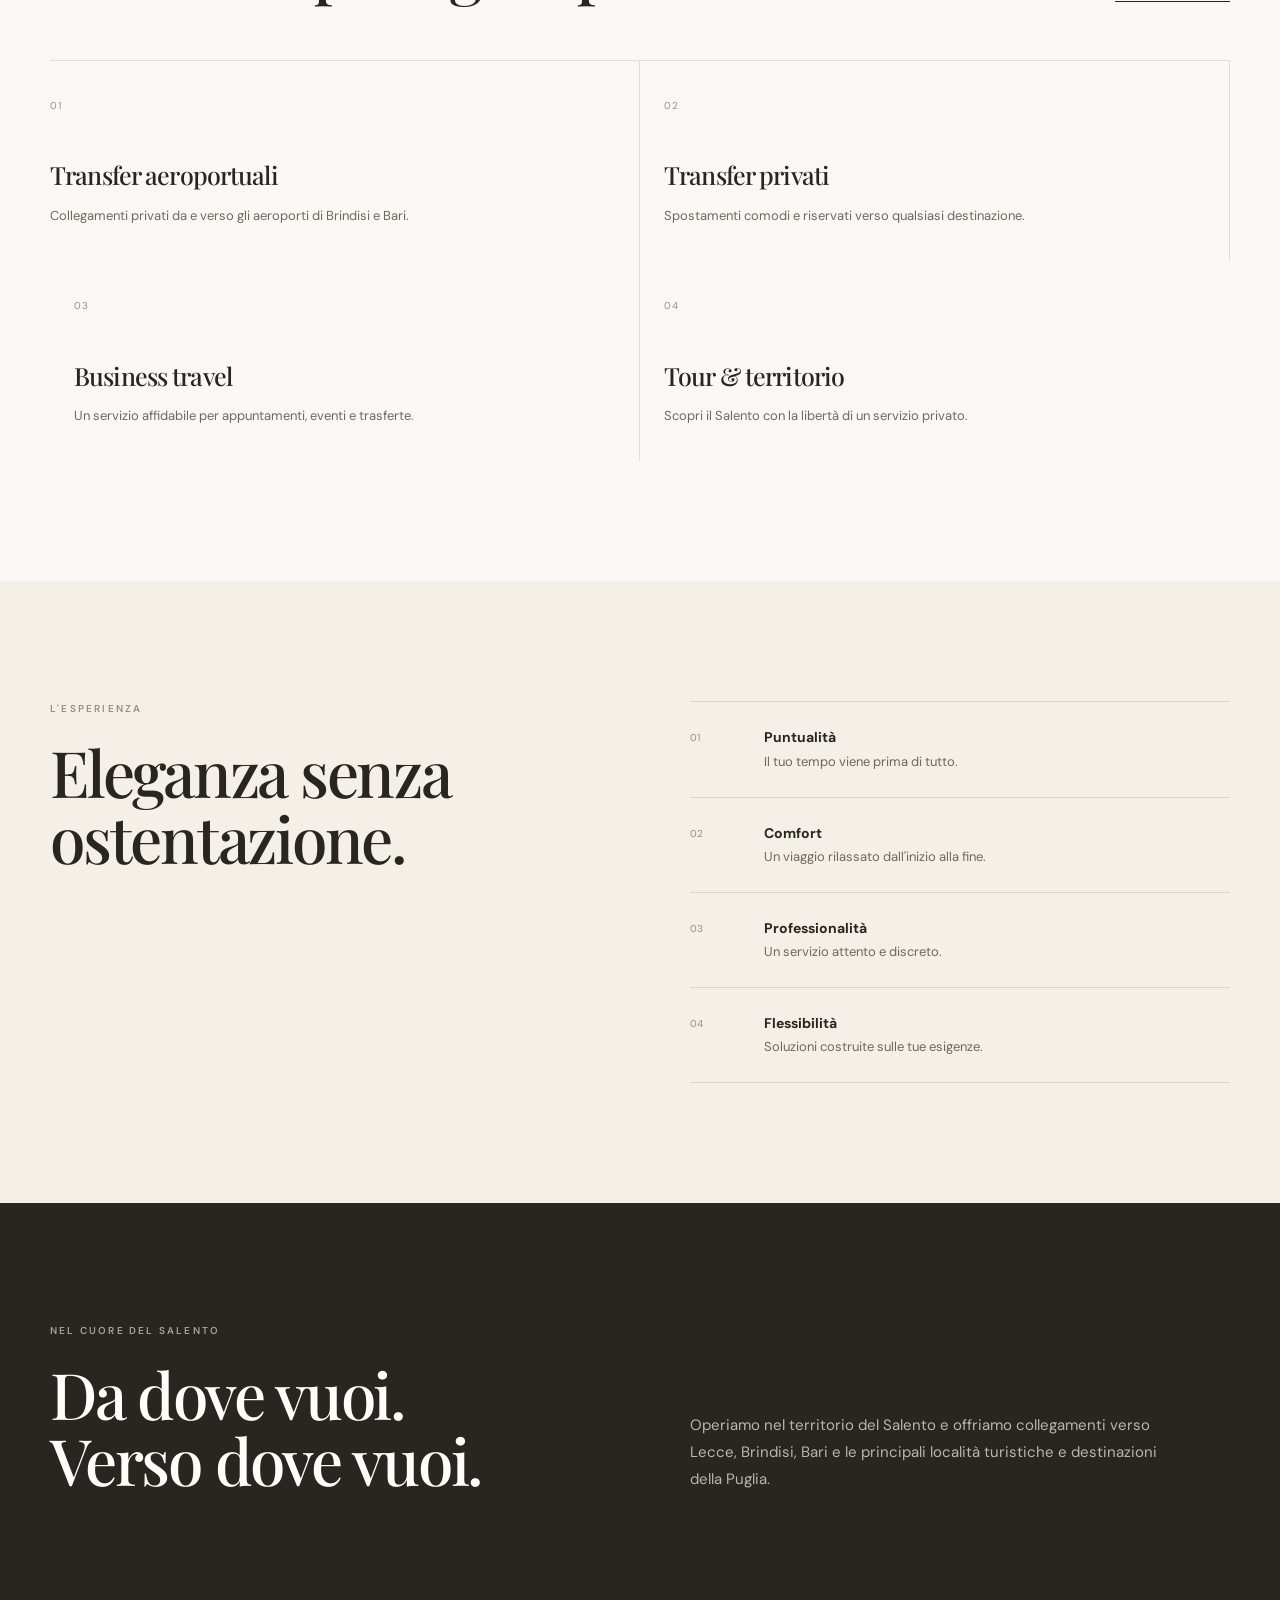
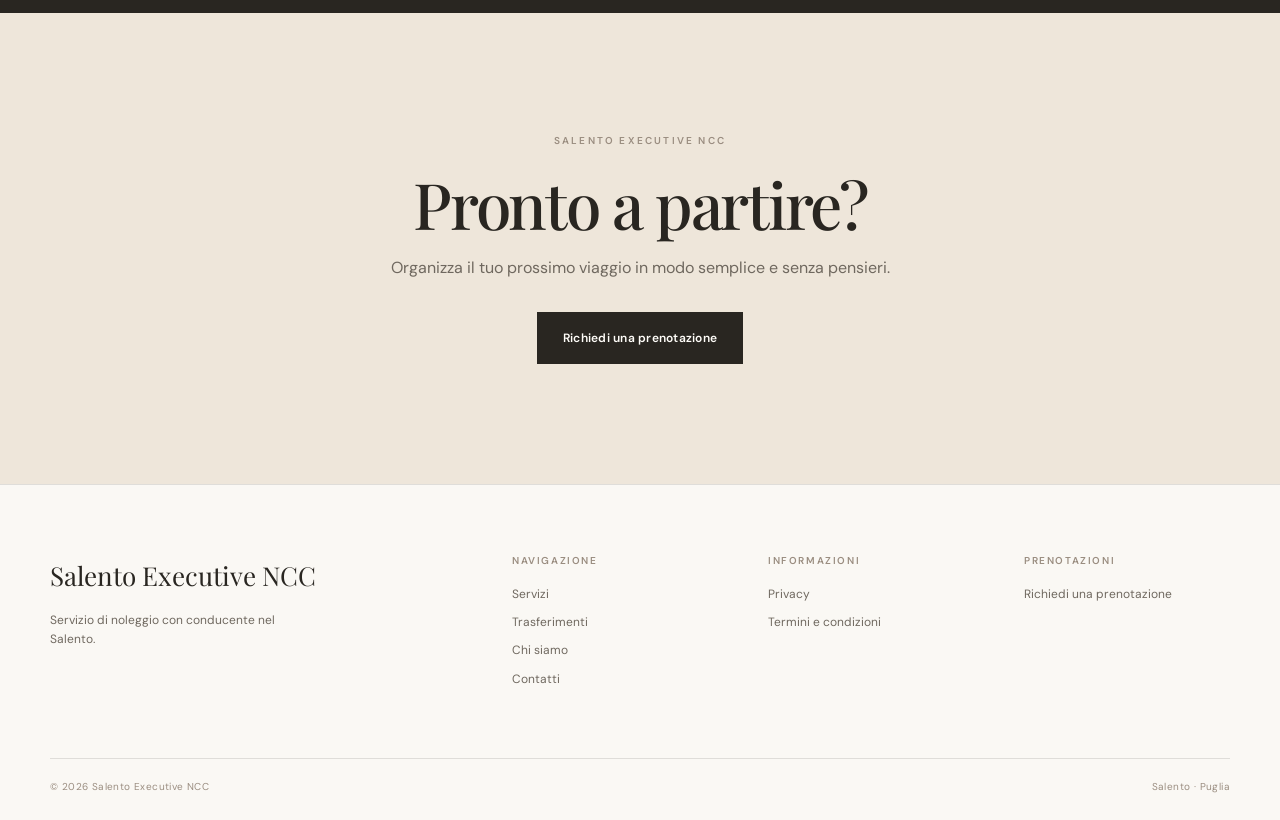
==== commit a9872209: "Update index.html" ====
--- a/index.html
+++ b/index.html
@@ -35,37 +35,46 @@
 
 <nav class="navigation">
 
-    <a href="../servizi/">Servizi</a>
-
-    <a href="../trasferimenti/">Trasferimenti</a>
-
-
-<div class="dropdown">
-
-    <a href="#" class="dropdown-toggle">
-        Aeroporti
+    <a href="servizi/">
+        Servizi
     </a>
 
-    <div class="dropdown-menu">
-
-        <a href="../aeroporto-brindisi/">
-            Aeroporto di Brindisi
+    <a href="trasferimenti/">
+        Trasferimenti
+    </a>
+
+
+    <div class="dropdown">
+
+        <a href="#" class="dropdown-toggle">
+            Aeroporti
         </a>
 
-        <a href="../aeroporto-bari/">
-            Aeroporto di Bari
-        </a>
+        <div class="dropdown-menu">
+
+            <a href="aeroporto-brindisi/">
+                Aeroporto di Brindisi
+            </a>
+
+            <a href="aeroporto-bari/">
+                Aeroporto di Bari
+            </a>
+
+        </div>
 
     </div>
 
-</div>
-
-
-    <a href="../chi-siamo/">Chi siamo</a>
-
-    <a href="../contatti/">Contatti</a>
-
-    <a href="../prenota/" class="nav-button">
+
+    <a href="chi-siamo/">
+        Chi siamo
+    </a>
+
+    <a href="contatti/">
+        Contatti
+    </a>
+
+
+    <a href="prenota/" class="nav-button">
         Prenota
     </a>
 
--- a/css/style.css
+++ b/css/style.css
@@ -1975,3 +1975,78 @@
     color: #24221f;
     text-decoration: underline;
 }
+
+/* DROPDOWN MENU */
+
+.dropdown {
+    position: relative;
+}
+
+
+.dropdown-menu {
+
+    position: absolute;
+
+    top: 100%;
+    left: 0;
+
+    min-width: 220px;
+
+    background: #fffdf9;
+
+    border: 1px solid rgba(35,33,29,.08);
+
+    box-shadow: 0 15px 40px rgba(0,0,0,.08);
+
+    padding: 12px 0;
+
+
+    opacity: 0;
+    visibility: hidden;
+
+    transform: translateY(10px);
+
+    transition:
+        opacity .25s ease,
+        transform .25s ease,
+        visibility .25s ease;
+
+    z-index: 1000;
+}
+
+
+
+.dropdown-menu a {
+
+    display: block;
+
+    padding: 12px 20px;
+
+    color: #24221f;
+
+    font-size: .9rem;
+
+    white-space: nowrap;
+
+}
+
+
+
+.dropdown-menu a:hover {
+
+    background: #f4efe7;
+
+}
+
+
+
+
+.dropdown:hover .dropdown-menu {
+
+    opacity: 1;
+
+    visibility: visible;
+
+    transform: translateY(0);
+
+}
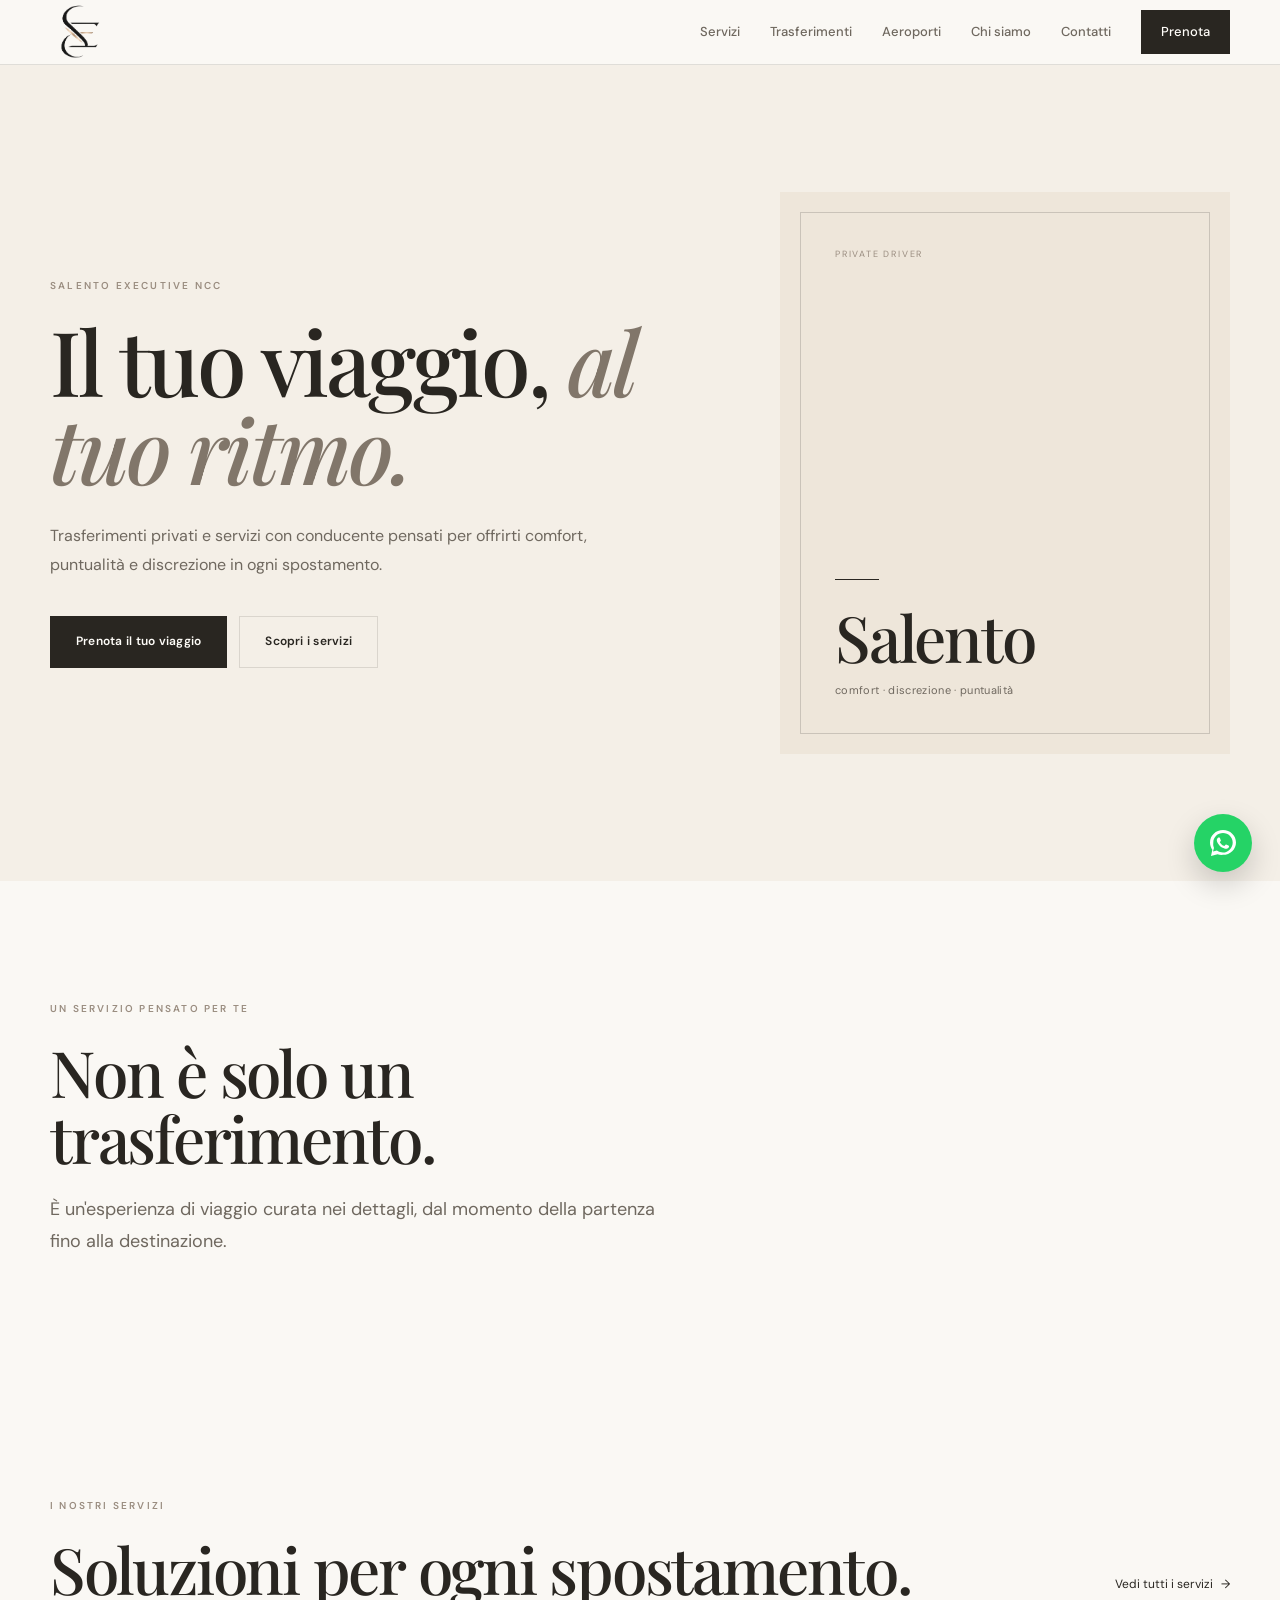
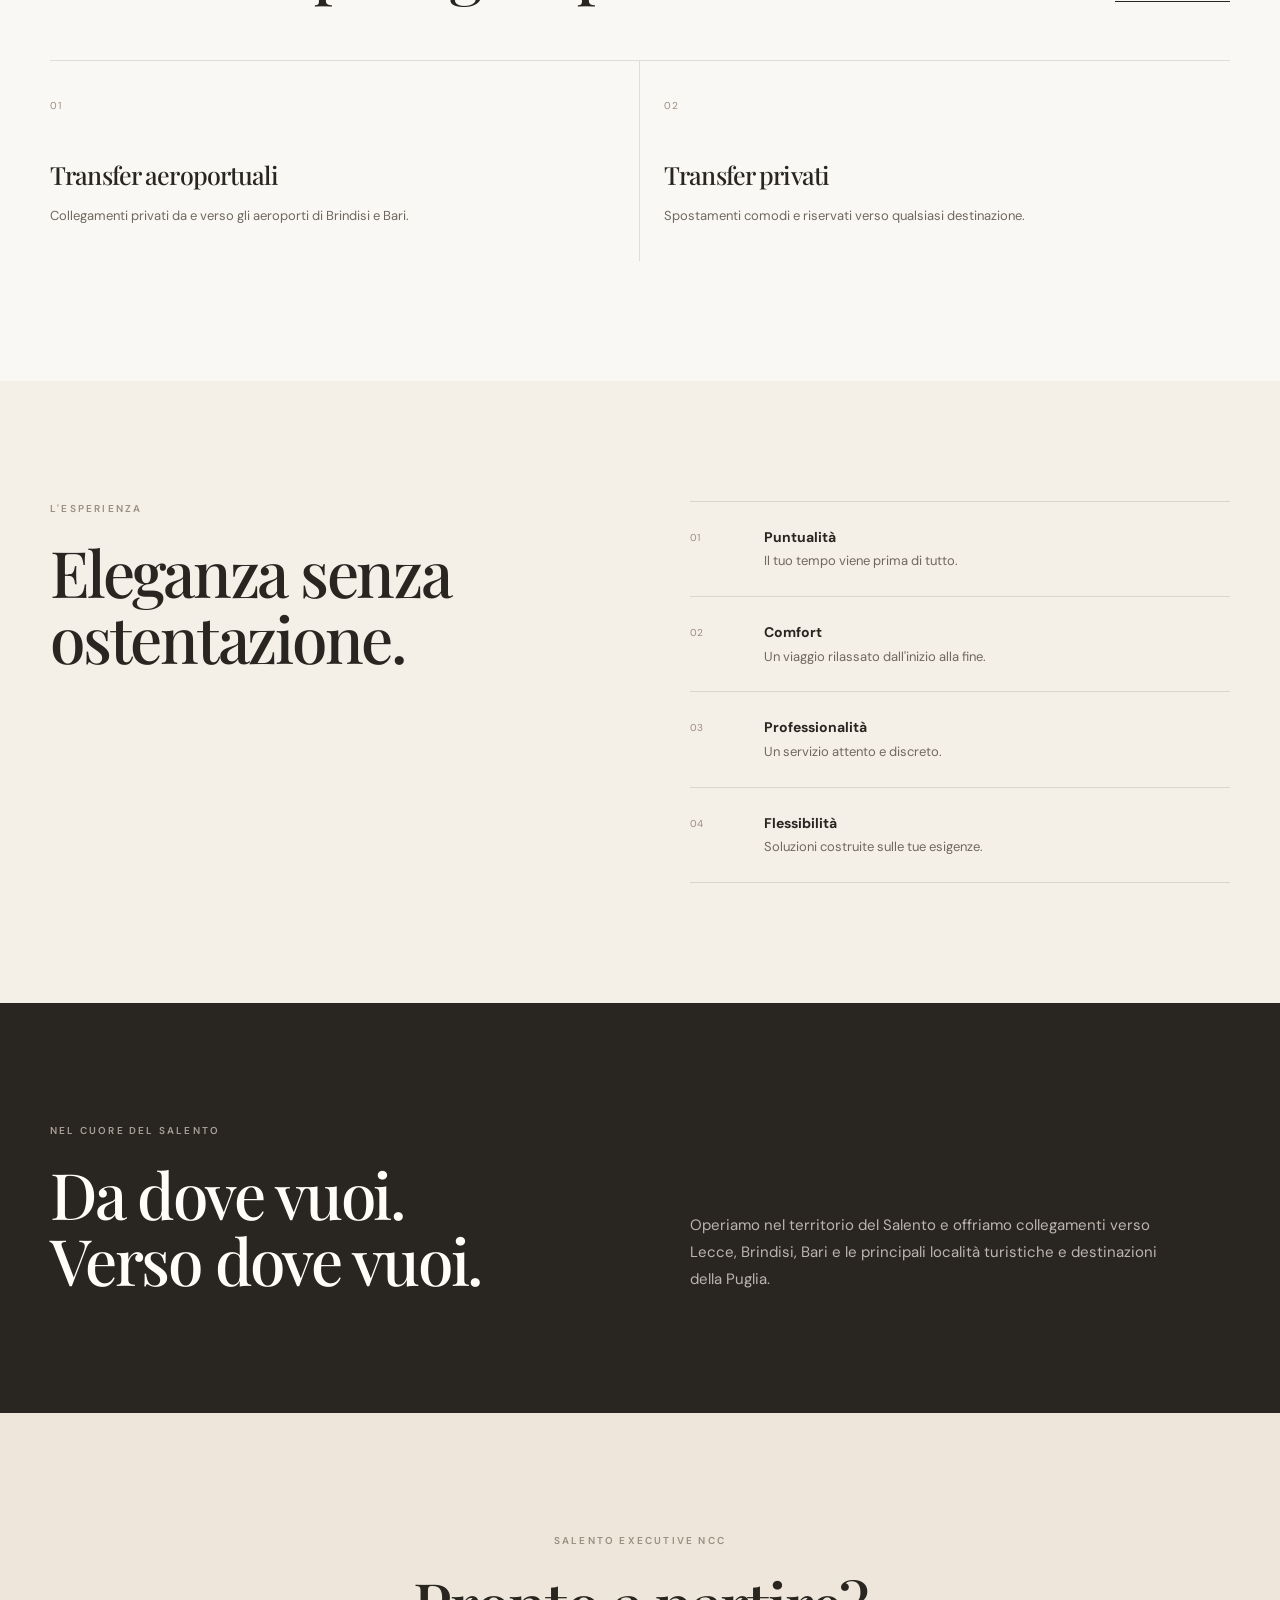
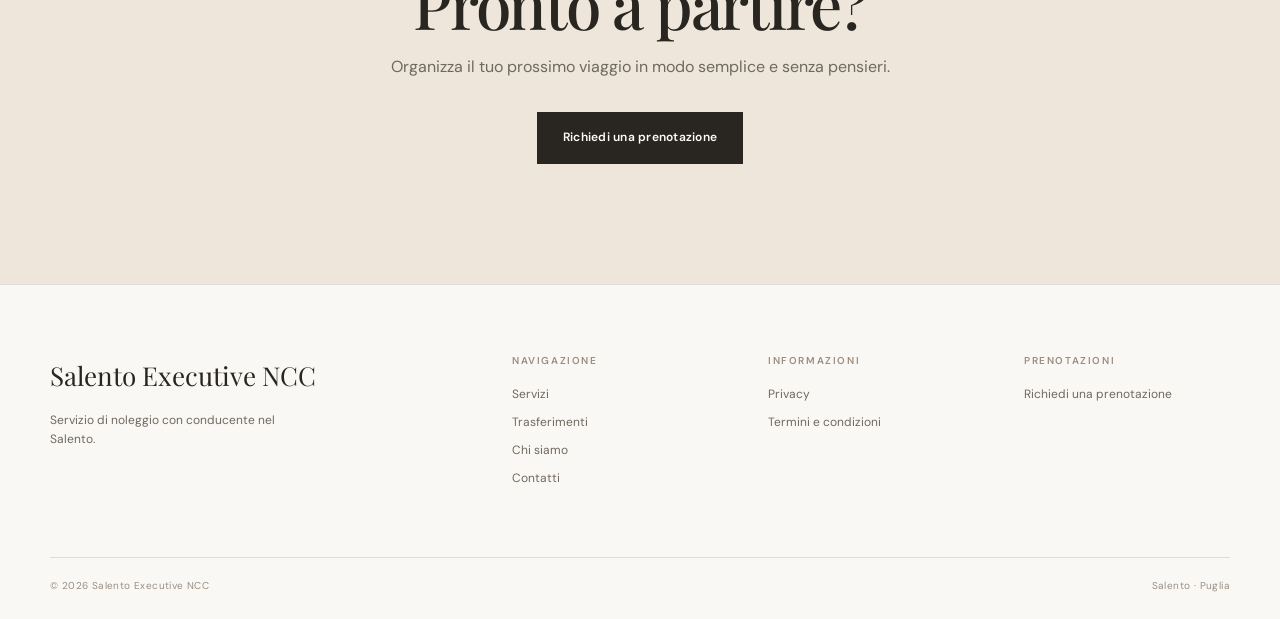
==== commit bd14e504: "Update index.html" ====
--- a/index.html
+++ b/index.html
@@ -261,40 +261,7 @@
                 </a>
 
 
-                <a href="./servizi/" class="service-card">
-
-                    <span class="service-number">
-                        03
-                    </span>
-
-                    <h3>
-                        Business travel
-                    </h3>
-
-                    <p>
-                        Un servizio affidabile per appuntamenti,
-                        eventi e trasferte.
-                    </p>
-
-                </a>
-
-
-                <a href="./servizi/" class="service-card">
-
-                    <span class="service-number">
-                        04
-                    </span>
-
-                    <h3>
-                        Tour &amp; territorio
-                    </h3>
-
-                    <p>
-                        Scopri il Salento con la libertà
-                        di un servizio privato.
-                    </p>
-
-                </a>
+               
 
             </div>
 
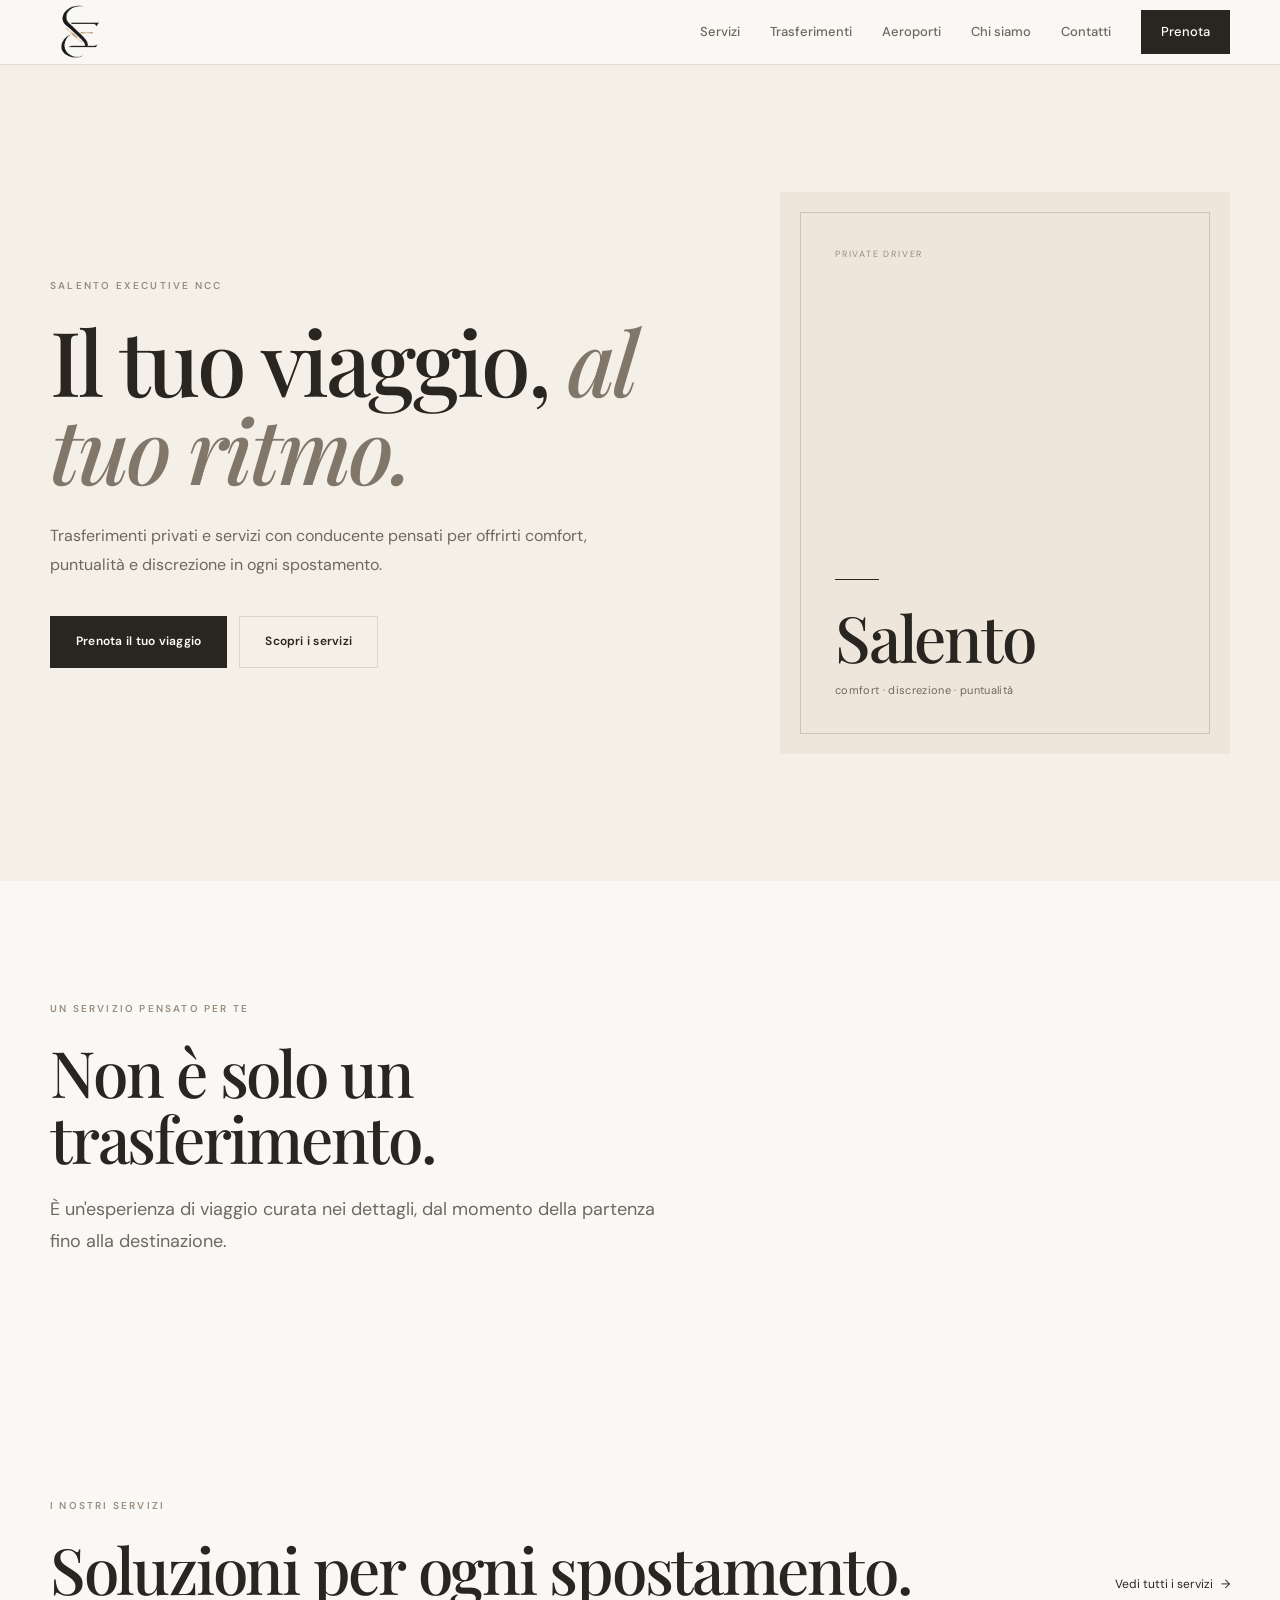
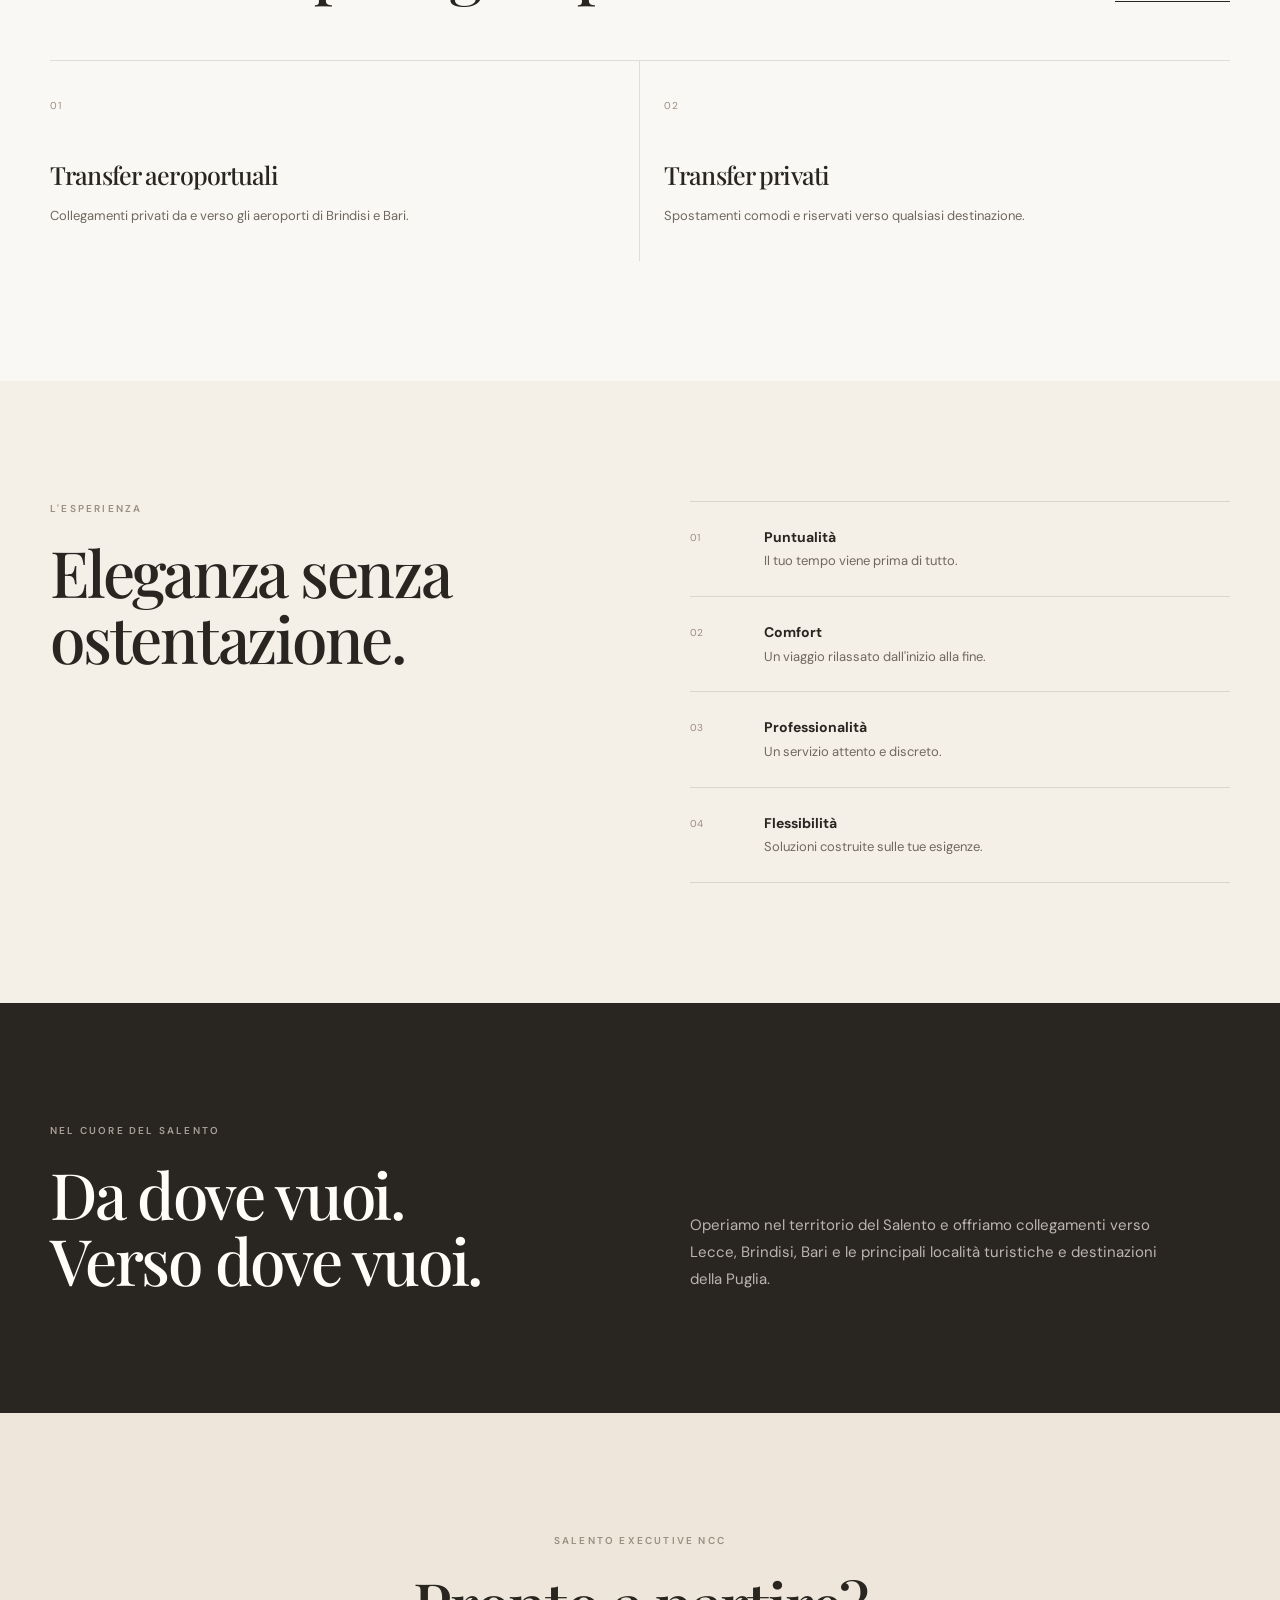
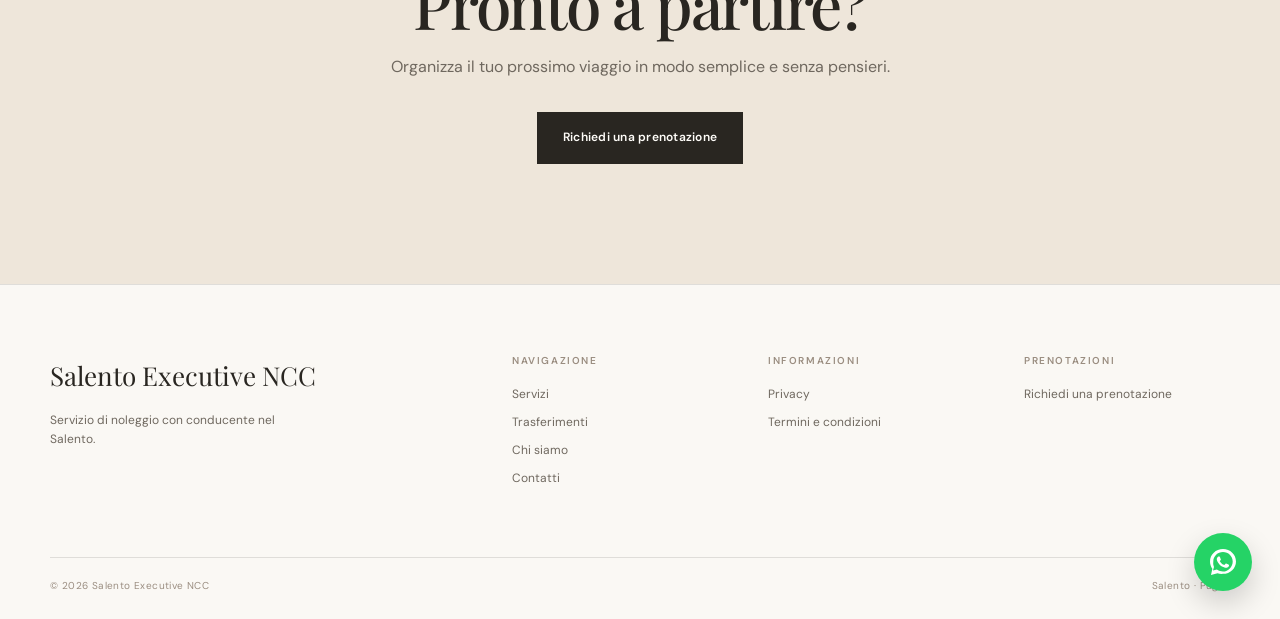
==== commit 10b93926: "Update index.html" ====
--- a/index.html
+++ b/index.html
@@ -509,8 +509,8 @@
 
 </footer>
 <a 
-    href="https://wa.me/393200404903"
-    class="whatsapp-fixed"
+href="https://wa.me/393200404903"
+class="whatsapp-fixed no-transition"
     target="_blank"
     rel="noopener"
     aria-label="Contattaci su WhatsApp"
--- a/css/style.css
+++ b/css/style.css
@@ -1023,65 +1023,77 @@
 }
 
 
-    /* MOBILE MENU */
-
-    .menu-button {
-
-        display: block;
-    }
-
-
-    .navigation {
-
-        position: absolute;
-
-        top:
-            calc(100% + 8px);
-
-        left: 16px;
-        right: 16px;
-
-        display: none;
-
-        flex-direction: column;
-
-        align-items: stretch;
-
-        gap: 0;
-
-        padding: 10px;
-
-        background:
-            var(--background);
-
-        border:
-            1px solid var(--border);
-
-        box-shadow:
-            0 18px 40px
-            rgba(41, 38, 33, 0.08);
-    }
-
-
-    .navigation.is-open {
-
-        display: flex;
-    }
-
-
-    .navigation a {
-
-        padding: 14px;
-    }
-
-
-    .navigation .nav-button {
-
-        margin-top: 4px;
-
-        text-align: center;
-    }
-
+/* MOBILE MENU */
+
+.menu-button {
+
+    display: block;
+}
+
+
+.navigation {
+
+    position: absolute;
+
+    top: calc(100% + 8px);
+
+    left: 16px;
+    right: 16px;
+
+    display: none;
+
+    flex-direction: column;
+
+    align-items: stretch;
+
+    gap: 10px;
+
+    padding: 24px 20px;
+
+    background: var(--background);
+
+    border: 1px solid var(--border);
+
+    box-shadow:
+        0 18px 40px
+        rgba(41, 38, 33, 0.08);
+}
+
+
+.navigation.is-open {
+
+    display: flex;
+}
+
+
+.navigation a {
+
+    padding: 12px 10px;
+
+    line-height: 1.5;
+}
+.dropdown {
+    width: 100%;
+}
+
+
+.dropdown-toggle {
+    display: block;
+    padding: 12px 10px;
+}
+
+
+.navigation > a,
+.dropdown {
+    margin-bottom: 18px;
+}
+
+.navigation .nav-button {
+
+    margin-top: 0;
+
+    text-align: center;
+}
 
     /* HERO */
 
@@ -2050,3 +2062,86 @@
     transform: translateY(0);
 
 }
+
+
+/* ========================================
+   PREMIUM PAGE TRANSITION
+======================================== */
+
+body {
+
+    opacity: 0;
+
+    animation:
+        pageReveal 0.7s cubic-bezier(0.22, 1, 0.36, 1)
+        forwards;
+
+}
+
+
+@keyframes pageReveal {
+
+    from {
+
+        opacity: 0;
+
+        transform:
+            translateY(25px);
+
+        filter:
+            blur(4px);
+
+    }
+
+
+    to {
+
+        opacity: 1;
+
+        transform:
+            translateY(0);
+
+        filter:
+            blur(0);
+
+    }
+
+}
+
+body.page-exit {
+
+    animation:
+        pageExit 0.45s cubic-bezier(0.55, 0, 1, 0.45)
+        forwards;
+
+}
+
+
+@keyframes pageExit {
+
+    from {
+
+        opacity: 1;
+
+        transform:
+            translateY(0);
+
+        filter:
+            blur(0);
+
+    }
+
+
+    to {
+
+        opacity: 0;
+
+        transform:
+            translateY(-20px);
+
+        filter:
+            blur(4px);
+
+    }
+
+}
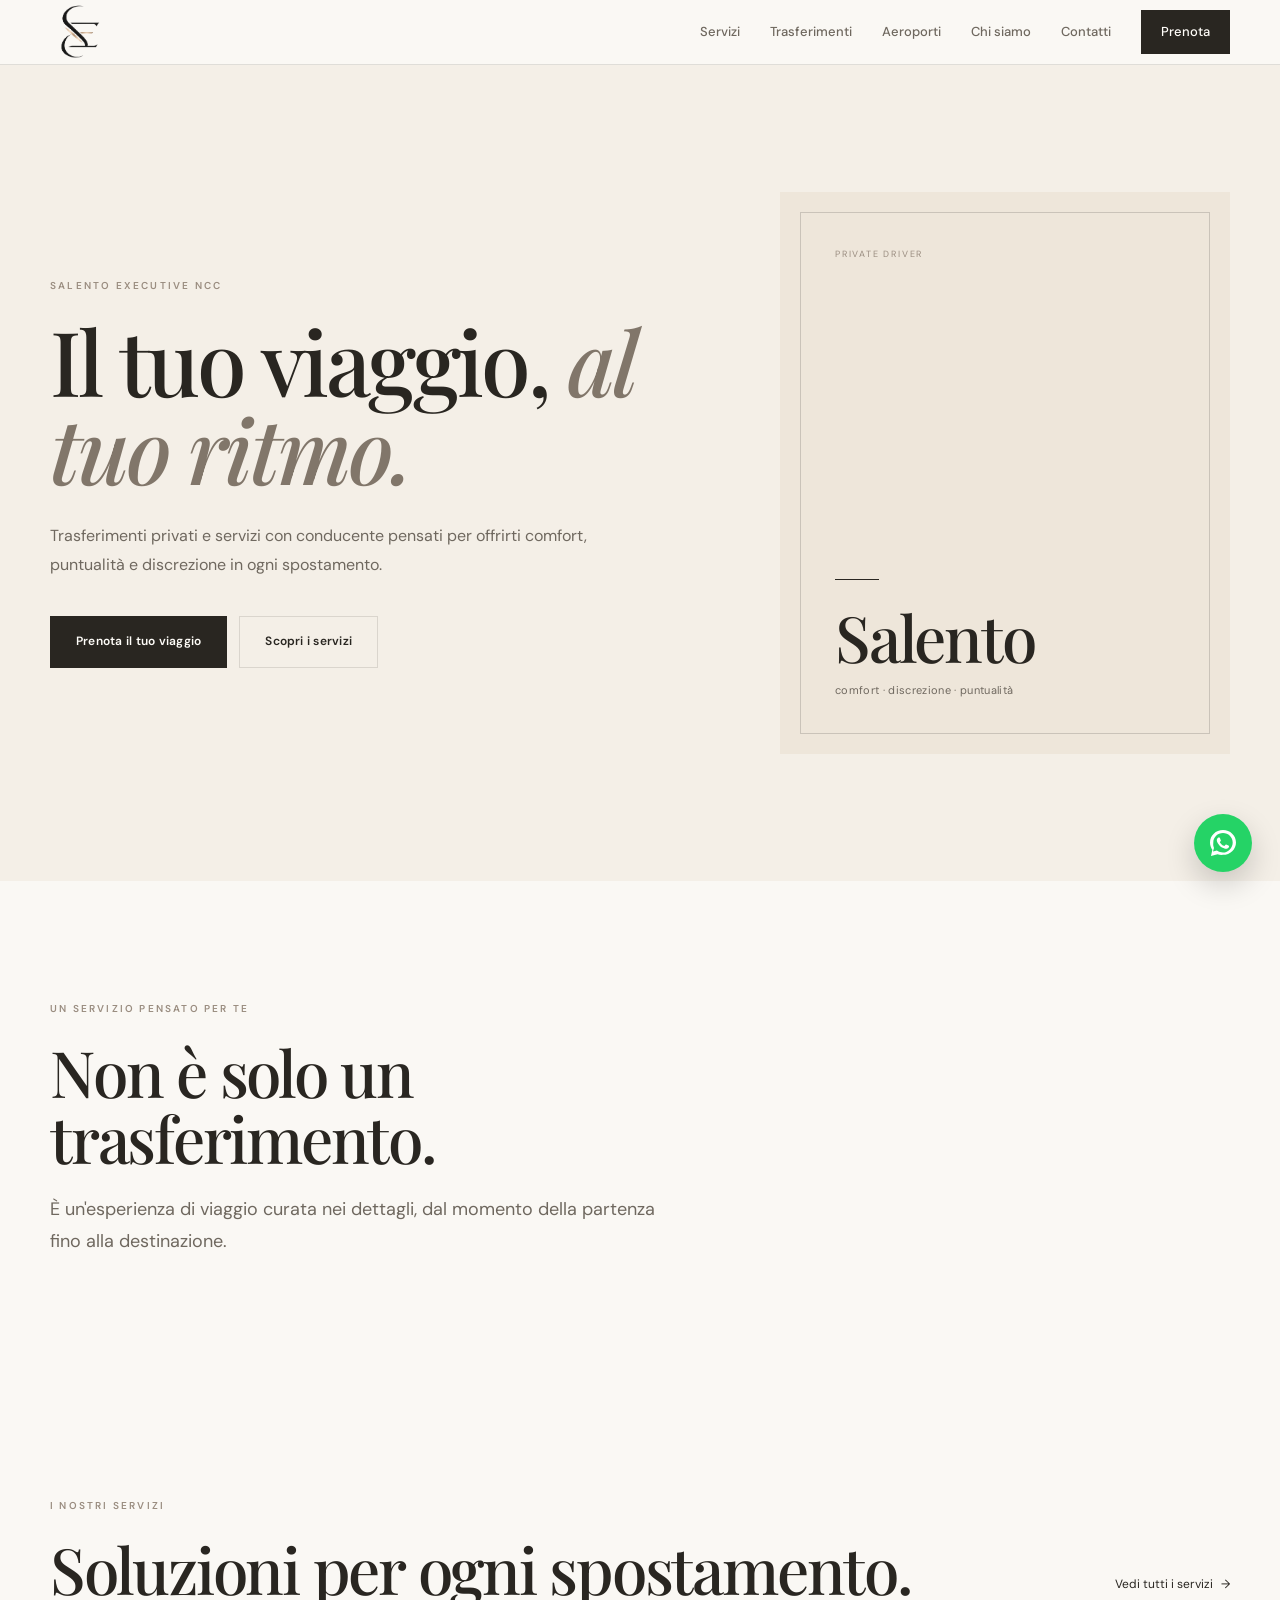
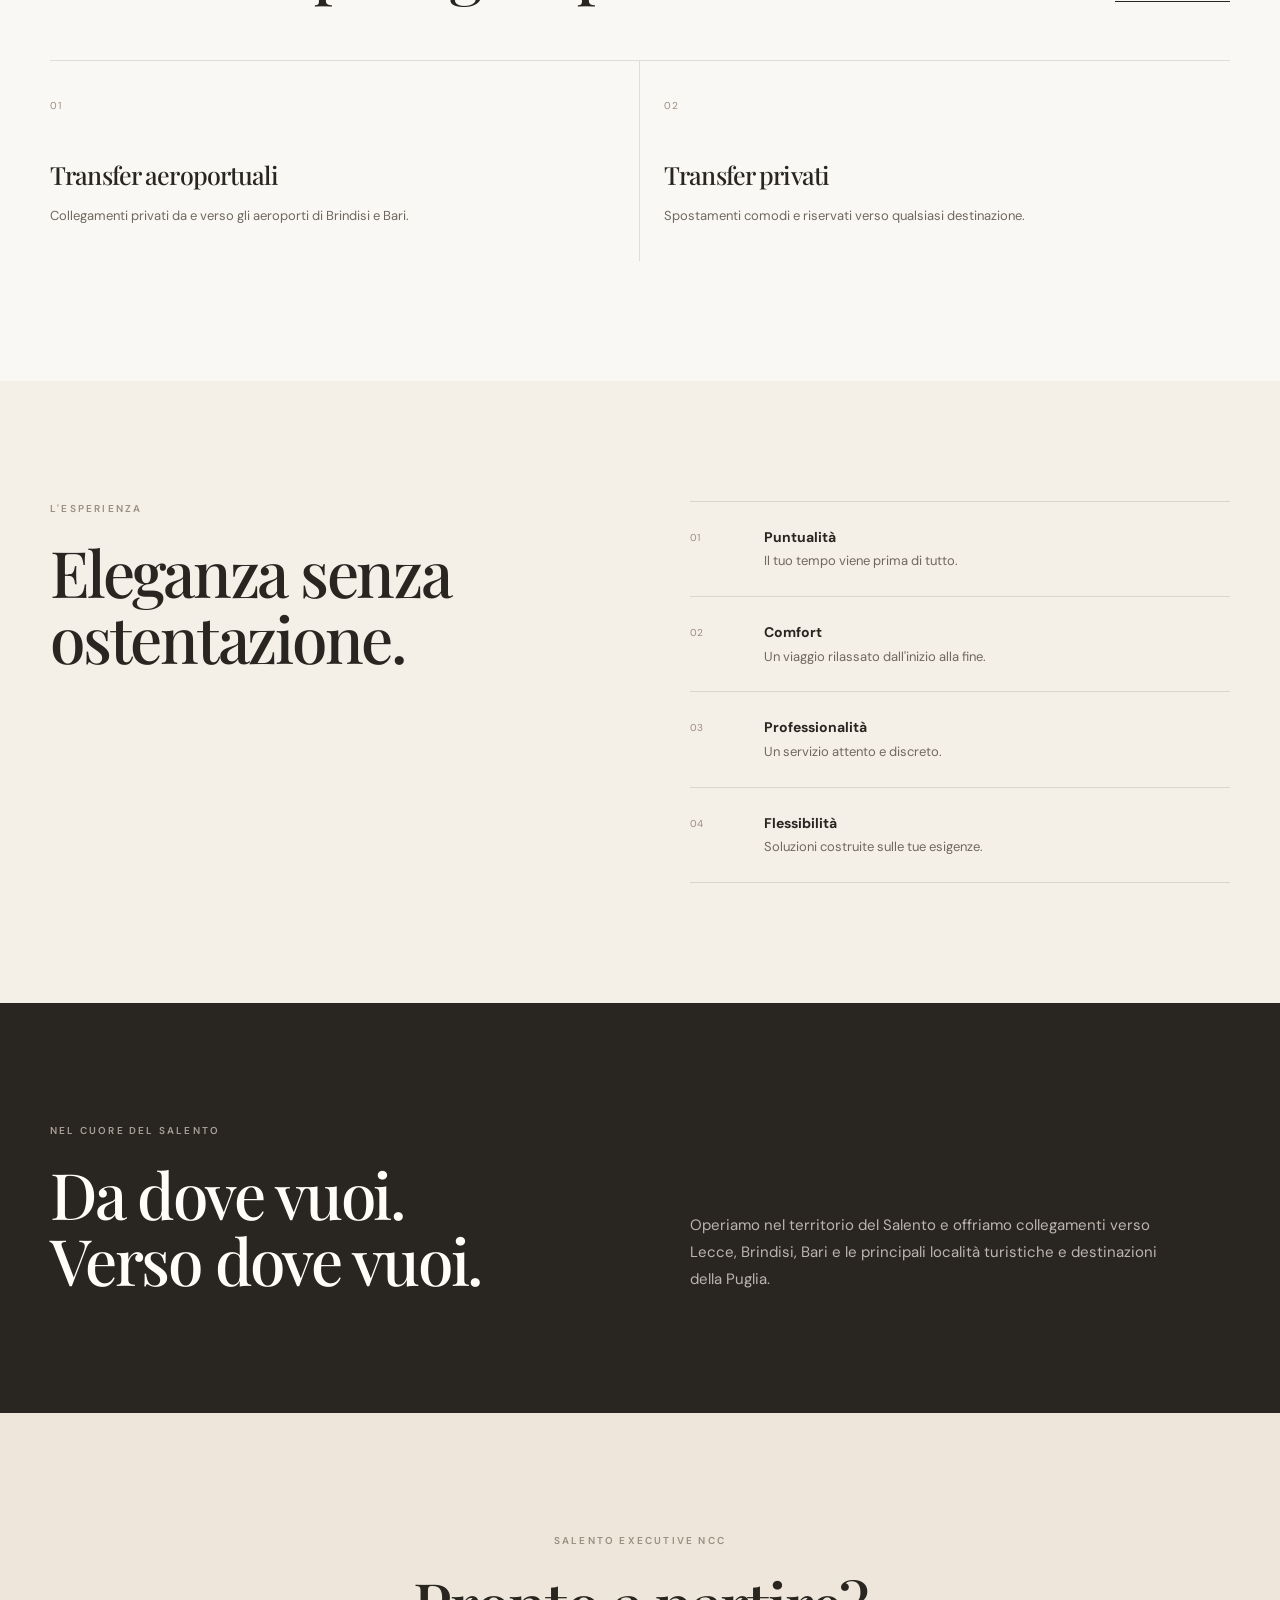
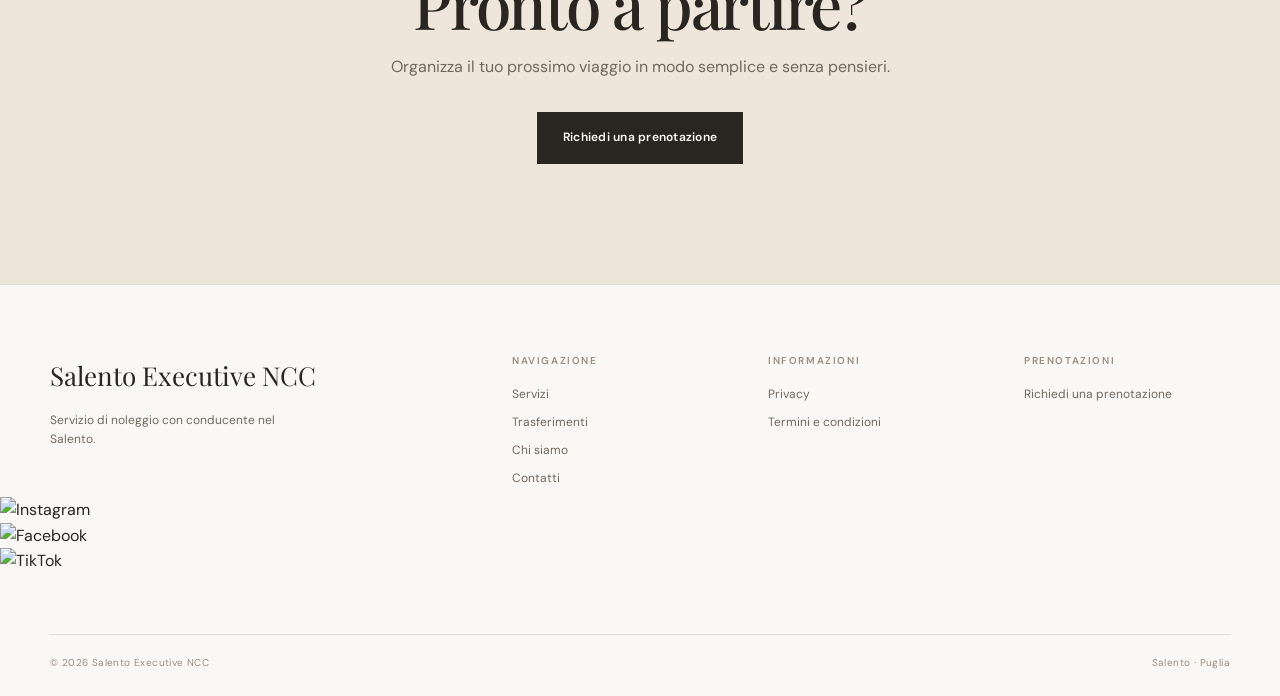
==== commit 5022dda4: "Update index.html" ====
--- a/index.html
+++ b/index.html
@@ -494,6 +494,23 @@
     </div>
 
 
+    <div class="footer-social">
+
+        <a href="#" target="_blank" rel="noopener" aria-label="Instagram">
+            <img src="instagram.svg" alt="Instagram">
+        </a>
+
+        <a href="#" target="_blank" rel="noopener" aria-label="Facebook">
+            <img src="facebook.svg" alt="Facebook">
+        </a>
+
+        <a href="#" target="_blank" rel="noopener" aria-label="TikTok">
+            <img src="tiktok.svg" alt="TikTok">
+        </a>
+
+    </div>
+
+
     <div class="container footer-bottom">
 
         <span>
--- a/css/style.css
+++ b/css/style.css
@@ -1905,7 +1905,7 @@
     right: 28px;
     bottom: 28px;
 
-    z-index: 999;
+    z-index: 9999;
 
     width: 58px;
     height: 58px;
@@ -2073,8 +2073,7 @@
     opacity: 0;
 
     animation:
-        pageReveal 0.7s cubic-bezier(0.22, 1, 0.36, 1)
-        forwards;
+        pageReveal 0.5s ease forwards;
 
 }
 
@@ -2085,12 +2084,6 @@
 
         opacity: 0;
 
-        transform:
-            translateY(25px);
-
-        filter:
-            blur(4px);
-
     }
 
 
@@ -2098,21 +2091,15 @@
 
         opacity: 1;
 
-        transform:
-            translateY(0);
-
-        filter:
-            blur(0);
-
-    }
-
-}
+    }
+
+}
+
 
 body.page-exit {
 
     animation:
-        pageExit 0.45s cubic-bezier(0.55, 0, 1, 0.45)
-        forwards;
+        pageExit 0.35s ease forwards;
 
 }
 
@@ -2123,12 +2110,6 @@
 
         opacity: 1;
 
-        transform:
-            translateY(0);
-
-        filter:
-            blur(0);
-
     }
 
 
@@ -2136,12 +2117,29 @@
 
         opacity: 0;
 
-        transform:
-            translateY(-20px);
-
-        filter:
-            blur(4px);
-
-    }
-
-}
+    }
+
+}
+
+.whatsapp-fixed {
+
+    display: flex !important;
+
+    position: fixed !important;
+
+    opacity: 1 !important;
+
+    visibility: visible !important;
+
+    z-index: 99999 !important;
+
+    animation: none !important;
+
+}
+
+.legal-divider {
+    width: 60px;
+    height: 2px;
+    background: #222;
+    margin: 24px 0;
+}
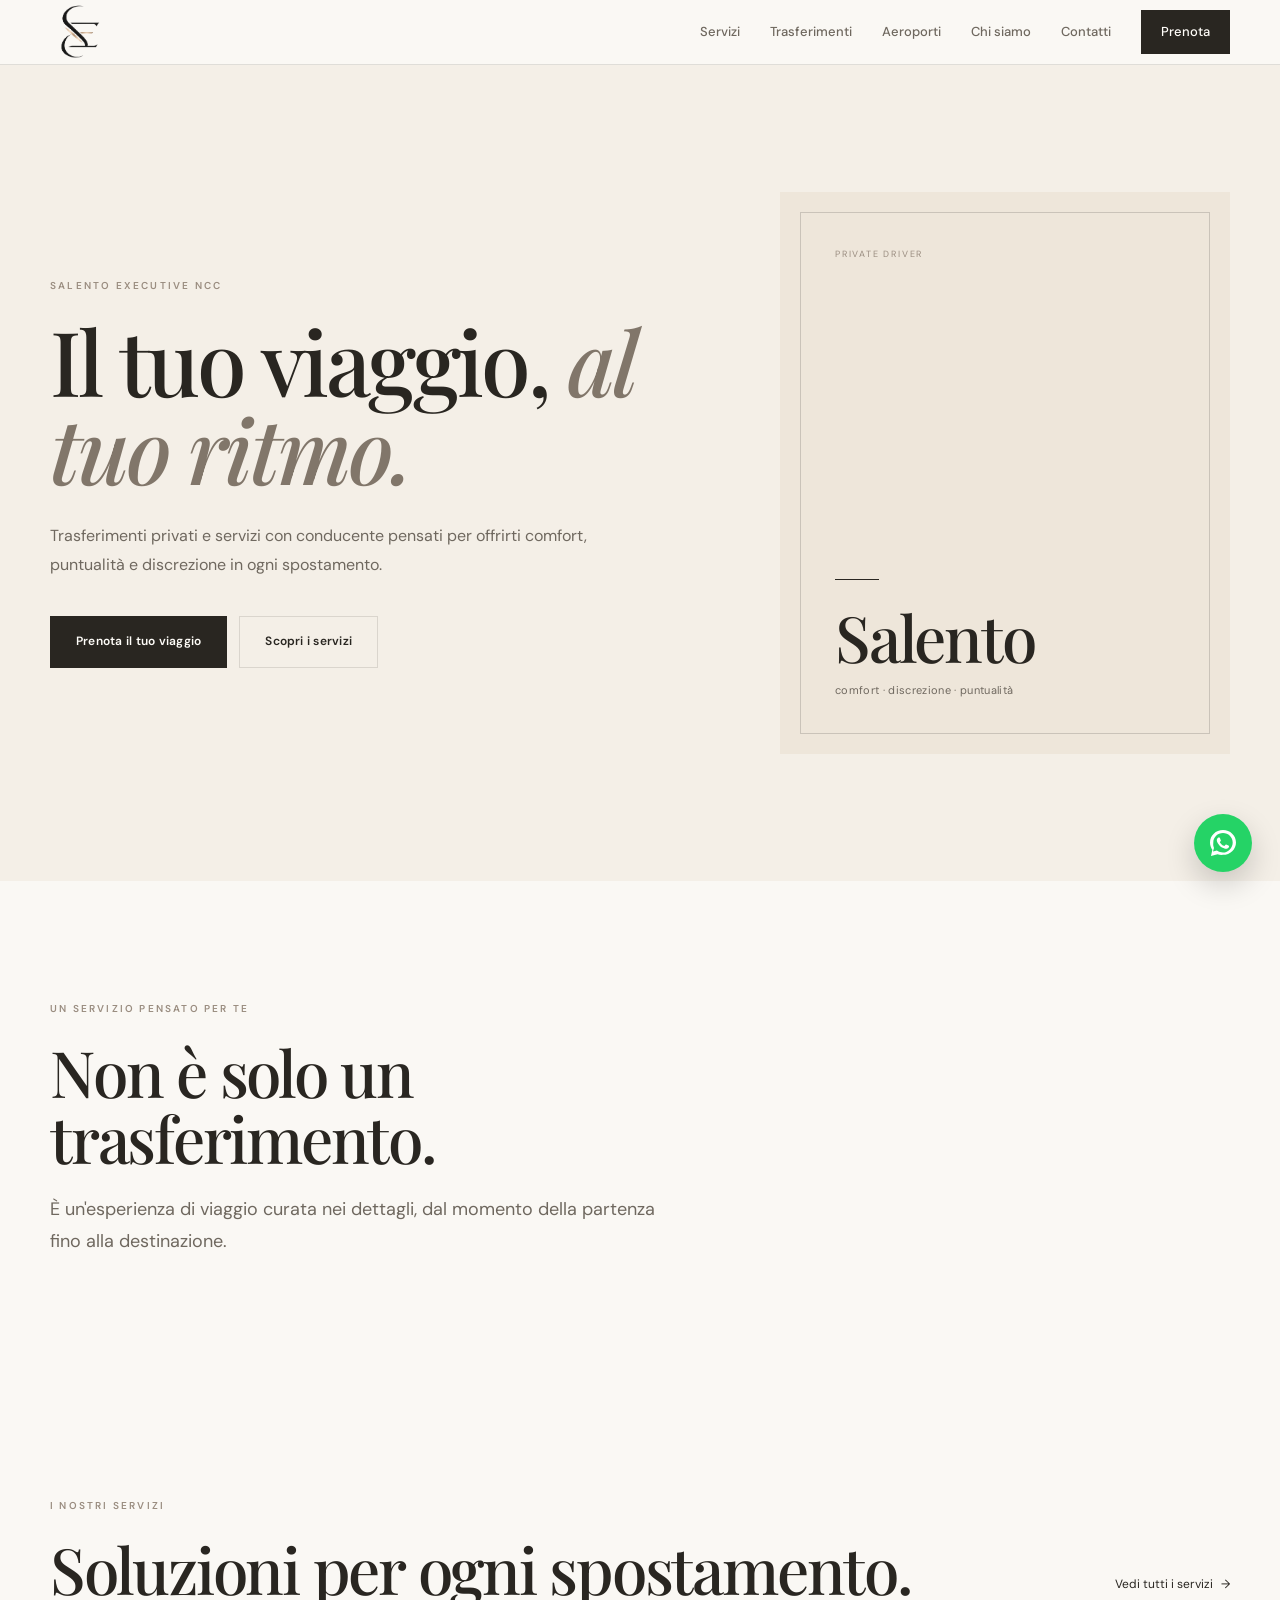
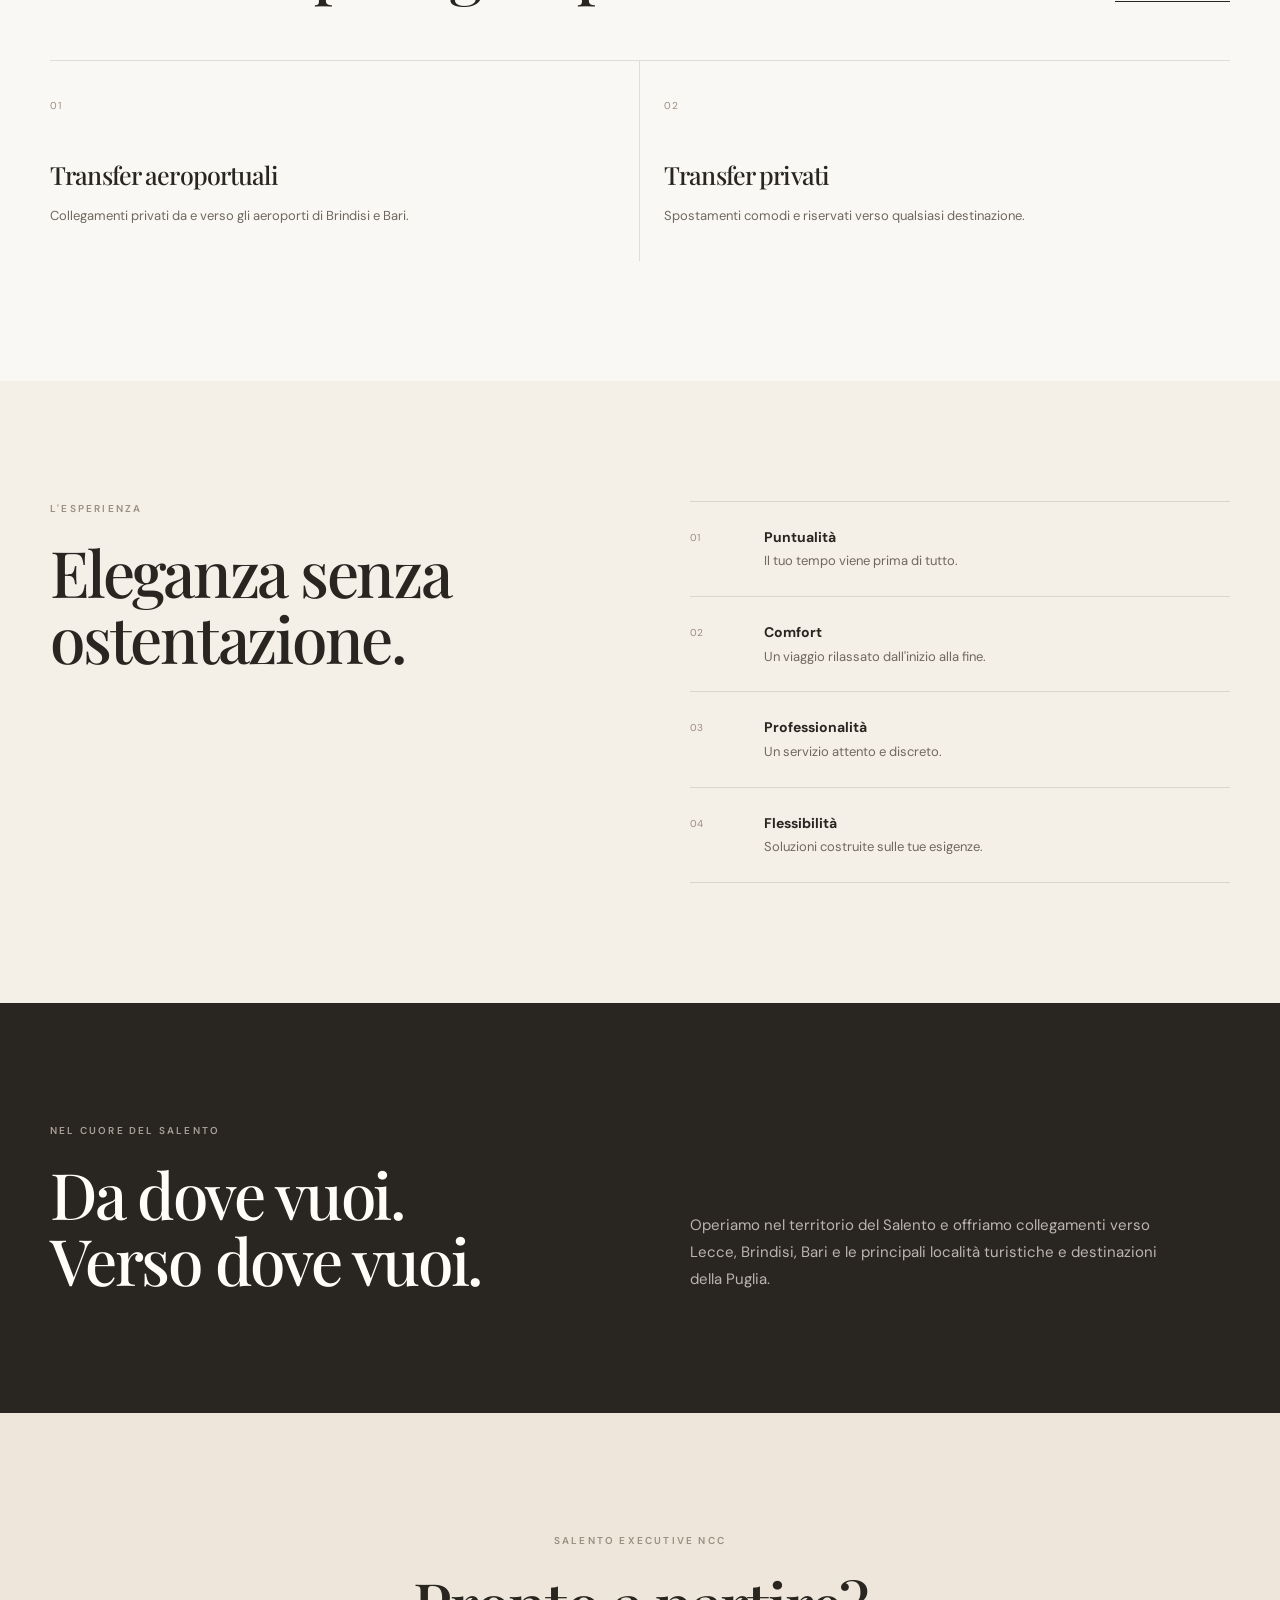
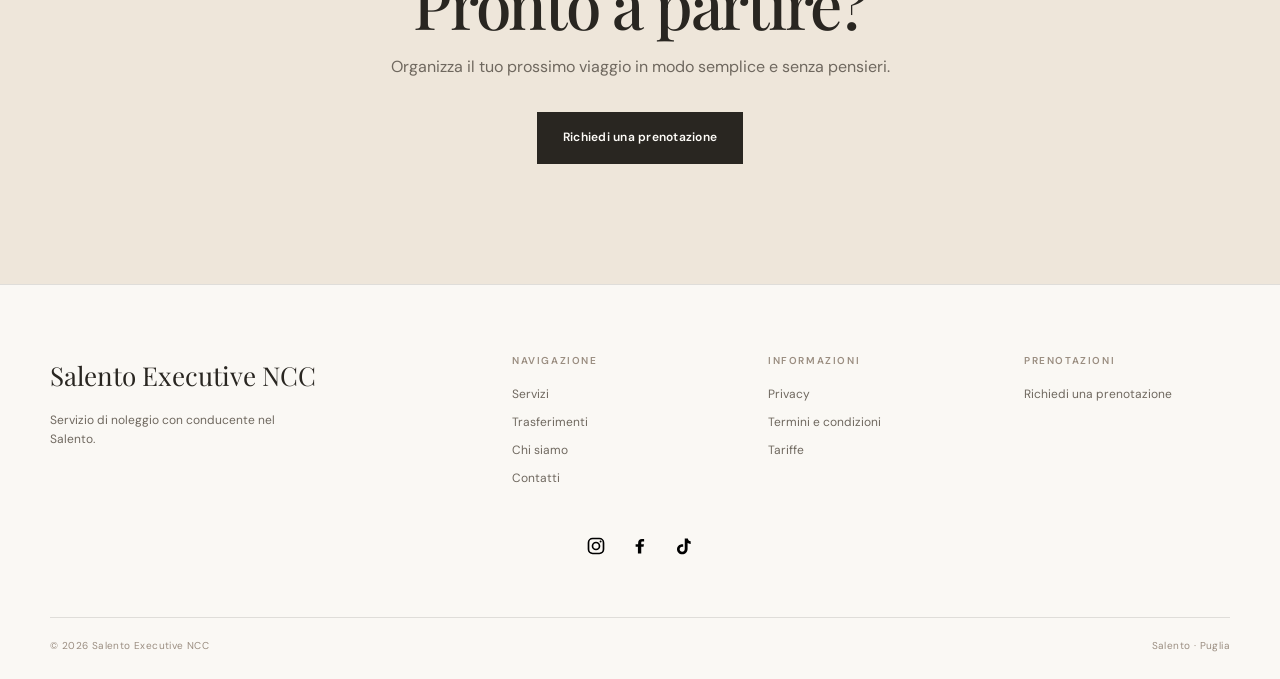
==== commit f5d6c601: "Update index.html" ====
--- a/index.html
+++ b/index.html
@@ -466,17 +466,25 @@
 
         </div>
 
-
-        <div class="footer-column">
-
-            <h3>
-                Informazioni
-            </h3>
-
-            <a href="./privacy/">Privacy</a>
-            <a href="./termini/">Termini e condizioni</a>
-
-        </div>
+<div class="footer-column">
+
+    <h3>
+        Informazioni
+    </h3>
+
+    <a href="./privacy/">
+        Privacy
+    </a>
+
+    <a href="./termini/">
+        Termini e condizioni
+    </a>
+
+    <a href="./tariffe/">
+        Tariffe
+    </a>
+
+</div>
 
 
         <div class="footer-column">
--- a/css/style.css
+++ b/css/style.css
@@ -2143,3 +2143,40 @@
     background: #222;
     margin: 24px 0;
 }
+
+/* ========================================
+   SOCIAL FOOTER
+======================================== */
+
+.footer-social {
+    display: flex;
+    justify-content: center;
+    align-items: center;
+    gap: 22px;
+    margin: 38px 0 38px;
+}
+
+.footer-social a {
+    display: flex;
+    align-items: center;
+    justify-content: center;
+    width: 22px;
+    height: 22px;
+    color: #222;
+    text-decoration: none;
+    transition:
+        opacity 0.25s ease,
+        transform 0.25s ease;
+}
+
+.footer-social img {
+    display: block;
+    width: 20px;
+    height: 20px;
+    object-fit: contain;
+}
+
+.footer-social a:hover {
+    opacity: 0.55;
+    transform: translateY(-2px);
+}
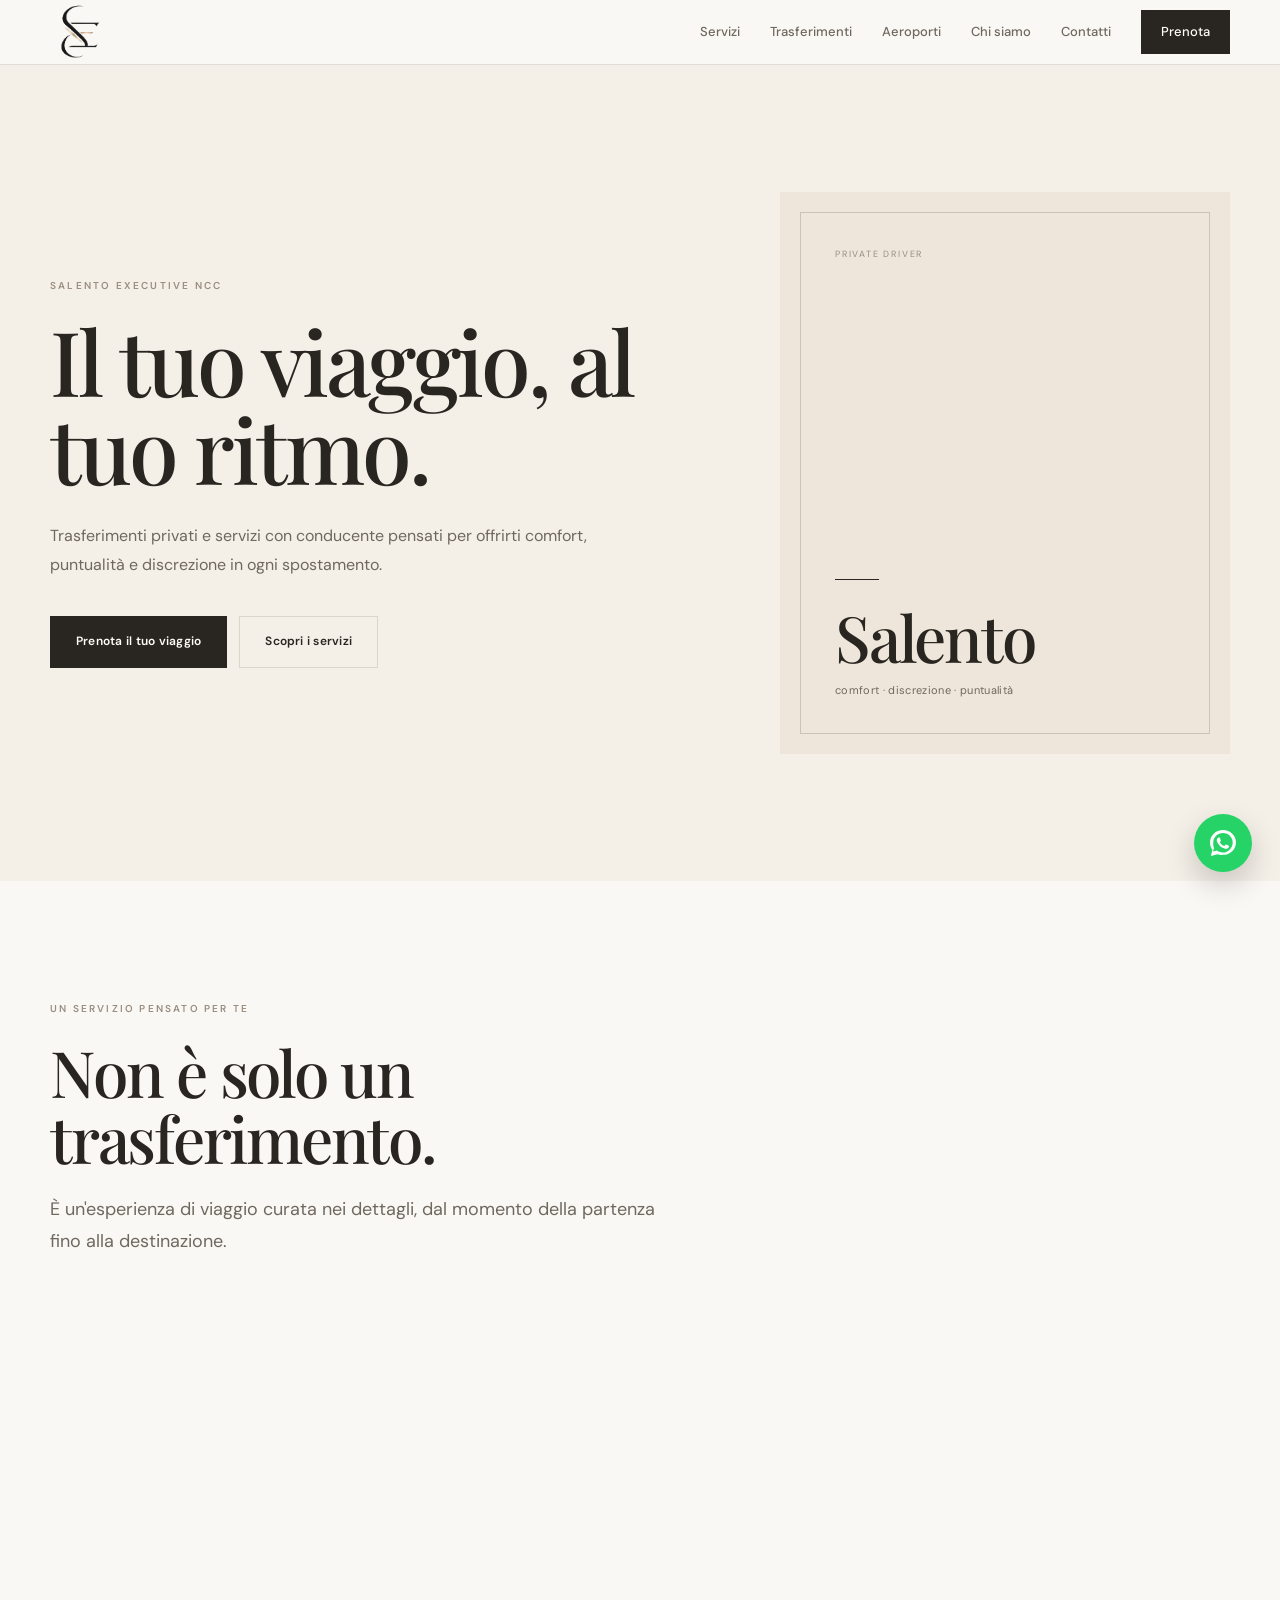
==== commit 23bd9dc8: "Update index.html" ====
--- a/index.html
+++ b/index.html
@@ -13,9 +13,10 @@
 
     <meta name="theme-color" content="#f4efe7">
 
-<link rel="icon" type="image/png" href="favicon.png">
-<link rel="apple-touch-icon" href="favicon.png">
-<meta name="apple-mobile-web-app-title" content="Salento Executive NCC">
+    <link rel="icon" type="image/png" href="favicon.png">
+    <link rel="apple-touch-icon" href="favicon.png">
+    <meta name="apple-mobile-web-app-title" content="Salento Executive NCC">
+
     <link rel="stylesheet" href="css/style.css">
 </head>
 
@@ -33,52 +34,50 @@
             >
         </a>
 
-<nav class="navigation">
-
-    <a href="servizi/">
-        Servizi
-    </a>
-
-    <a href="trasferimenti/">
-        Trasferimenti
-    </a>
-
-
-    <div class="dropdown">
-
-        <a href="#" class="dropdown-toggle">
-            Aeroporti
-        </a>
-
-        <div class="dropdown-menu">
-
-            <a href="aeroporto-brindisi/">
-                Aeroporto di Brindisi
-            </a>
-
-            <a href="aeroporto-bari/">
-                Aeroporto di Bari
-            </a>
-
-        </div>
-
-    </div>
-
-
-    <a href="chi-siamo/">
-        Chi siamo
-    </a>
-
-    <a href="contatti/">
-        Contatti
-    </a>
-
-
-    <a href="prenota/" class="nav-button">
-        Prenota
-    </a>
-
-</nav>
+        <nav class="navigation">
+
+            <a href="servizi/" data-i18n="nav.services">
+                Servizi
+            </a>
+
+            <a href="trasferimenti/" data-i18n="nav.transfers">
+                Trasferimenti
+            </a>
+
+            <div class="dropdown">
+
+                <a href="#" class="dropdown-toggle" data-i18n="nav.airports">
+                    Aeroporti
+                </a>
+
+                <div class="dropdown-menu">
+
+                    <a href="aeroporto-brindisi/" data-i18n="nav.brindisi">
+                        Aeroporto di Brindisi
+                    </a>
+
+                    <a href="aeroporto-bari/" data-i18n="nav.bari">
+                        Aeroporto di Bari
+                    </a>
+
+                </div>
+
+            </div>
+
+            <a href="chi-siamo/" data-i18n="nav.about">
+                Chi siamo
+            </a>
+
+            <a href="contatti/" data-i18n="nav.contact">
+                Contatti
+            </a>
+
+            <a href="prenota/" class="nav-button" data-i18n="nav.book">
+                Prenota
+            </a>
+
+        </nav>
+
 
         <button
             class="menu-button"
@@ -106,16 +105,15 @@
 
             <div class="hero-text">
 
-                <p class="eyebrow">
+                <p class="eyebrow" data-i18n="hero.eyebrow">
                     SALENTO EXECUTIVE NCC
                 </p>
 
-                <h1>
-                    Il tuo viaggio,
-                    <em>al tuo ritmo.</em>
+                <h1 data-i18n="hero.title">
+                    Il tuo viaggio, al tuo ritmo.
                 </h1>
 
-                <p class="hero-description">
+                <p class="hero-description" data-i18n="hero.description">
                     Trasferimenti privati e servizi con conducente
                     pensati per offrirti comfort, puntualità e
                     discrezione in ogni spostamento.
@@ -123,11 +121,19 @@
 
                 <div class="hero-actions">
 
-                    <a href="./prenota/" class="button button-dark">
+                    <a
+                        href="./prenota/"
+                        class="button button-dark"
+                        data-i18n="hero.book"
+                    >
                         Prenota il tuo viaggio
                     </a>
 
-                    <a href="./servizi/" class="button button-light">
+                    <a
+                        href="./servizi/"
+                        class="button button-light"
+                        data-i18n="hero.services"
+                    >
                         Scopri i servizi
                     </a>
 
@@ -142,17 +148,20 @@
 
                     <div class="hero-frame-content">
 
-                        <span class="hero-label">
+                        <span
+                            class="hero-label"
+                            data-i18n="hero.privateDriver"
+                        >
                             PRIVATE DRIVER
                         </span>
 
                         <div class="hero-line"></div>
 
-                        <h2>
+                        <h2 data-i18n="hero.salento">
                             Salento
                         </h2>
 
-                        <p>
+                        <p data-i18n="hero.comfort">
                             comfort · discrezione · puntualità
                         </p>
 
@@ -175,15 +184,15 @@
 
             <div class="intro-content">
 
-                <p class="eyebrow">
+                <p class="eyebrow" data-i18n="intro.eyebrow">
                     UN SERVIZIO PENSATO PER TE
                 </p>
 
-                <h2>
+                <h2 data-i18n="intro.title">
                     Non è solo un trasferimento.
                 </h2>
 
-                <p>
+                <p data-i18n="intro.description">
                     È un'esperienza di viaggio curata nei dettagli,
                     dal momento della partenza fino alla destinazione.
                 </p>
@@ -205,17 +214,21 @@
 
                 <div>
 
-                    <p class="eyebrow">
+                    <p class="eyebrow" data-i18n="services.eyebrow">
                         I NOSTRI SERVIZI
                     </p>
 
-                    <h2>
+                    <h2 data-i18n="services.title">
                         Soluzioni per ogni spostamento.
                     </h2>
 
                 </div>
 
-                <a href="./servizi/" class="text-link">
+                <a
+                    href="./servizi/"
+                    class="text-link"
+                    data-i18n="services.viewAll"
+                >
                     Vedi tutti i servizi
                     <span>→</span>
                 </a>
@@ -225,17 +238,20 @@
 
             <div class="services-grid">
 
-                <a href="./trasferimenti/" class="service-card">
+                <a
+                    href="./trasferimenti/"
+                    class="service-card"
+                >
 
                     <span class="service-number">
                         01
                     </span>
 
-                    <h3>
+                    <h3 data-i18n="services.airport.title">
                         Transfer aeroportuali
                     </h3>
 
-                    <p>
+                    <p data-i18n="services.airport.description">
                         Collegamenti privati da e verso gli
                         aeroporti di Brindisi e Bari.
                     </p>
@@ -243,26 +259,26 @@
                 </a>
 
 
-                <a href="./servizi/" class="service-card">
+                <a
+                    href="./servizi/"
+                    class="service-card"
+                >
 
                     <span class="service-number">
                         02
                     </span>
 
-                    <h3>
+                    <h3 data-i18n="services.private.title">
                         Transfer privati
                     </h3>
 
-                    <p>
+                    <p data-i18n="services.private.description">
                         Spostamenti comodi e riservati verso
                         qualsiasi destinazione.
                     </p>
 
                 </a>
 
-
-               
-
             </div>
 
         </div>
@@ -278,11 +294,11 @@
 
             <div class="experience-title">
 
-                <p class="eyebrow">
+                <p class="eyebrow" data-i18n="experience.eyebrow">
                     L'ESPERIENZA
                 </p>
 
-                <h2>
+                <h2 data-i18n="experience.title">
                     Eleganza senza ostentazione.
                 </h2>
 
@@ -298,11 +314,15 @@
                     </span>
 
                     <div>
-                        <strong>Puntualità</strong>
-
-                        <p>
+
+                        <strong data-i18n="experience.punctuality">
+                            Puntualità
+                        </strong>
+
+                        <p data-i18n="experience.punctuality.description">
                             Il tuo tempo viene prima di tutto.
                         </p>
+
                     </div>
 
                 </div>
@@ -315,12 +335,15 @@
                     </span>
 
                     <div>
-                        <strong>Comfort</strong>
-
-                        <p>
-                            Un viaggio rilassato dall'inizio
-                            alla fine.
+
+                        <strong data-i18n="experience.comfort">
+                            Comfort
+                        </strong>
+
+                        <p data-i18n="experience.comfort.description">
+                            Un viaggio rilassato dall'inizio alla fine.
                         </p>
+
                     </div>
 
                 </div>
@@ -333,11 +356,15 @@
                     </span>
 
                     <div>
-                        <strong>Professionalità</strong>
-
-                        <p>
+
+                        <strong data-i18n="experience.professionalism">
+                            Professionalità
+                        </strong>
+
+                        <p data-i18n="experience.professionalism.description">
                             Un servizio attento e discreto.
                         </p>
+
                     </div>
 
                 </div>
@@ -350,11 +377,15 @@
                     </span>
 
                     <div>
-                        <strong>Flessibilità</strong>
-
-                        <p>
+
+                        <strong data-i18n="experience.flexibility">
+                            Flessibilità
+                        </strong>
+
+                        <p data-i18n="experience.flexibility.description">
                             Soluzioni costruite sulle tue esigenze.
                         </p>
+
                     </div>
 
                 </div>
@@ -374,11 +405,11 @@
 
             <div>
 
-                <p class="eyebrow">
+                <p class="eyebrow" data-i18n="territory.eyebrow">
                     NEL CUORE DEL SALENTO
                 </p>
 
-                <h2>
+                <h2 data-i18n="territory.title">
                     Da dove vuoi.
                     <br>
                     Verso dove vuoi.
@@ -389,7 +420,7 @@
 
             <div>
 
-                <p>
+                <p data-i18n="territory.description">
                     Operiamo nel territorio del Salento e offriamo
                     collegamenti verso Lecce, Brindisi, Bari e le
                     principali località turistiche e destinazioni
@@ -409,20 +440,24 @@
 
         <div class="container final-cta-content">
 
-            <p class="eyebrow">
+            <p class="eyebrow" data-i18n="cta.eyebrow">
                 SALENTO EXECUTIVE NCC
             </p>
 
-            <h2>
+            <h2 data-i18n="cta.title">
                 Pronto a partire?
             </h2>
 
-            <p>
+            <p data-i18n="cta.description">
                 Organizza il tuo prossimo viaggio in modo semplice
                 e senza pensieri.
             </p>
 
-            <a href="./prenota/" class="button button-dark">
+            <a
+                href="./prenota/"
+                class="button button-dark"
+                data-i18n="cta.book"
+            >
                 Richiedi una prenotazione
             </a>
 
@@ -445,7 +480,7 @@
                 Salento Executive NCC
             </a>
 
-            <p>
+            <p data-i18n="footer.description">
                 Servizio di noleggio con conducente
                 nel Salento.
             </p>
@@ -455,45 +490,60 @@
 
         <div class="footer-column">
 
-            <h3>
+            <h3 data-i18n="footer.navigation">
                 Navigazione
             </h3>
 
-            <a href="./servizi/">Servizi</a>
-            <a href="./trasferimenti/">Trasferimenti</a>
-            <a href="./chi-siamo/">Chi siamo</a>
-            <a href="./contatti/">Contatti</a>
-
-        </div>
-
-<div class="footer-column">
-
-    <h3>
-        Informazioni
-    </h3>
-
-    <a href="./privacy/">
-        Privacy
-    </a>
-
-    <a href="./termini/">
-        Termini e condizioni
-    </a>
-
-    <a href="./tariffe/">
-        Tariffe
-    </a>
-
-</div>
+            <a href="./servizi/" data-i18n="nav.services">
+                Servizi
+            </a>
+
+            <a href="./trasferimenti/" data-i18n="nav.transfers">
+                Trasferimenti
+            </a>
+
+            <a href="./chi-siamo/" data-i18n="nav.about">
+                Chi siamo
+            </a>
+
+            <a href="./contatti/" data-i18n="nav.contact">
+                Contatti
+            </a>
+
+        </div>
 
 
         <div class="footer-column">
 
-            <h3>
+            <h3 data-i18n="footer.information">
+                Informazioni
+            </h3>
+
+            <a href="./privacy/" data-i18n="footer.privacy">
+                Privacy
+            </a>
+
+            <a href="./termini/" data-i18n="footer.terms">
+                Termini e condizioni
+            </a>
+
+            <a href="./tariffe/" data-i18n="footer.rates">
+                Tariffe
+            </a>
+
+        </div>
+
+
+        <div class="footer-column">
+
+            <h3 data-i18n="footer.booking">
                 Prenotazioni
             </h3>
 
-            <a href="./prenota/">
+            <a
+                href="./prenota/"
+                data-i18n="footer.request"
+            >
                 Richiedi una prenotazione
             </a>
 
@@ -504,15 +554,30 @@
 
     <div class="footer-social">
 
-        <a href="#" target="_blank" rel="noopener" aria-label="Instagram">
+        <a
+            href="#"
+            target="_blank"
+            rel="noopener"
+            aria-label="Instagram"
+        >
             <img src="instagram.svg" alt="Instagram">
         </a>
 
-        <a href="#" target="_blank" rel="noopener" aria-label="Facebook">
+        <a
+            href="#"
+            target="_blank"
+            rel="noopener"
+            aria-label="Facebook"
+        >
             <img src="facebook.svg" alt="Facebook">
         </a>
 
-        <a href="#" target="_blank" rel="noopener" aria-label="TikTok">
+        <a
+            href="#"
+            target="_blank"
+            rel="noopener"
+            aria-label="TikTok"
+        >
             <img src="tiktok.svg" alt="TikTok">
         </a>
 
@@ -526,23 +591,32 @@
             Salento Executive NCC
         </span>
 
-        <span>
+        <span data-i18n="footer.location">
             Salento · Puglia
         </span>
 
     </div>
 
 </footer>
-<a 
-href="https://wa.me/393200404903"
-class="whatsapp-fixed no-transition"
+
+
+<a
+    href="https://wa.me/393200404903"
+    class="whatsapp-fixed no-transition"
     target="_blank"
     rel="noopener"
     aria-label="Contattaci su WhatsApp"
 >
-    <img src="whatsapp.svg" alt="WhatsApp">
+
+    <img
+        src="whatsapp.svg"
+        alt="WhatsApp"
+    >
+
 </a>
 
+
+<script src="js/translations.js"></script>
 <script src="js/main.js"></script>
 
 </body>
--- a/css/style.css
+++ b/css/style.css
@@ -2180,3 +2180,78 @@
     opacity: 0.55;
     transform: translateY(-2px);
 }
+
+/* ========================================
+   TARIFFE TABLE
+======================================== */
+
+.tariffe-table-wrapper {
+    width: 100%;
+    margin: 40px 0;
+    overflow-x: auto;
+}
+
+.tariffe-table {
+    width: 100%;
+    border-collapse: collapse;
+    border-spacing: 0;
+    background: #f8f3e8;
+}
+
+.tariffe-table thead {
+    border-bottom: 1px solid rgba(34, 34, 34, 0.22);
+}
+
+.tariffe-table th {
+    padding: 18px 24px;
+    text-align: left;
+    font-size: 0.78rem;
+    font-weight: 600;
+    letter-spacing: 0.08em;
+    text-transform: uppercase;
+}
+
+.tariffe-table th:last-child {
+    text-align: right;
+}
+
+.tariffe-table td {
+    padding: 19px 24px;
+    border-bottom: 1px solid rgba(34, 34, 34, 0.10);
+    font-size: 1rem;
+}
+
+.tariffe-table td:last-child {
+    text-align: right;
+    font-weight: 600;
+    white-space: nowrap;
+}
+
+.tariffe-table tbody tr:last-child td {
+    border-bottom: none;
+}
+
+.tariffe-table tbody tr {
+    transition: background-color 0.2s ease;
+}
+
+.tariffe-table tbody tr:hover {
+    background: rgba(255, 255, 255, 0.45);
+}
+
+@media (max-width: 600px) {
+
+    .tariffe-table th,
+    .tariffe-table td {
+        padding: 16px 14px;
+    }
+
+    .tariffe-table th {
+        font-size: 0.7rem;
+    }
+
+    .tariffe-table td {
+        font-size: 0.92rem;
+    }
+
+}
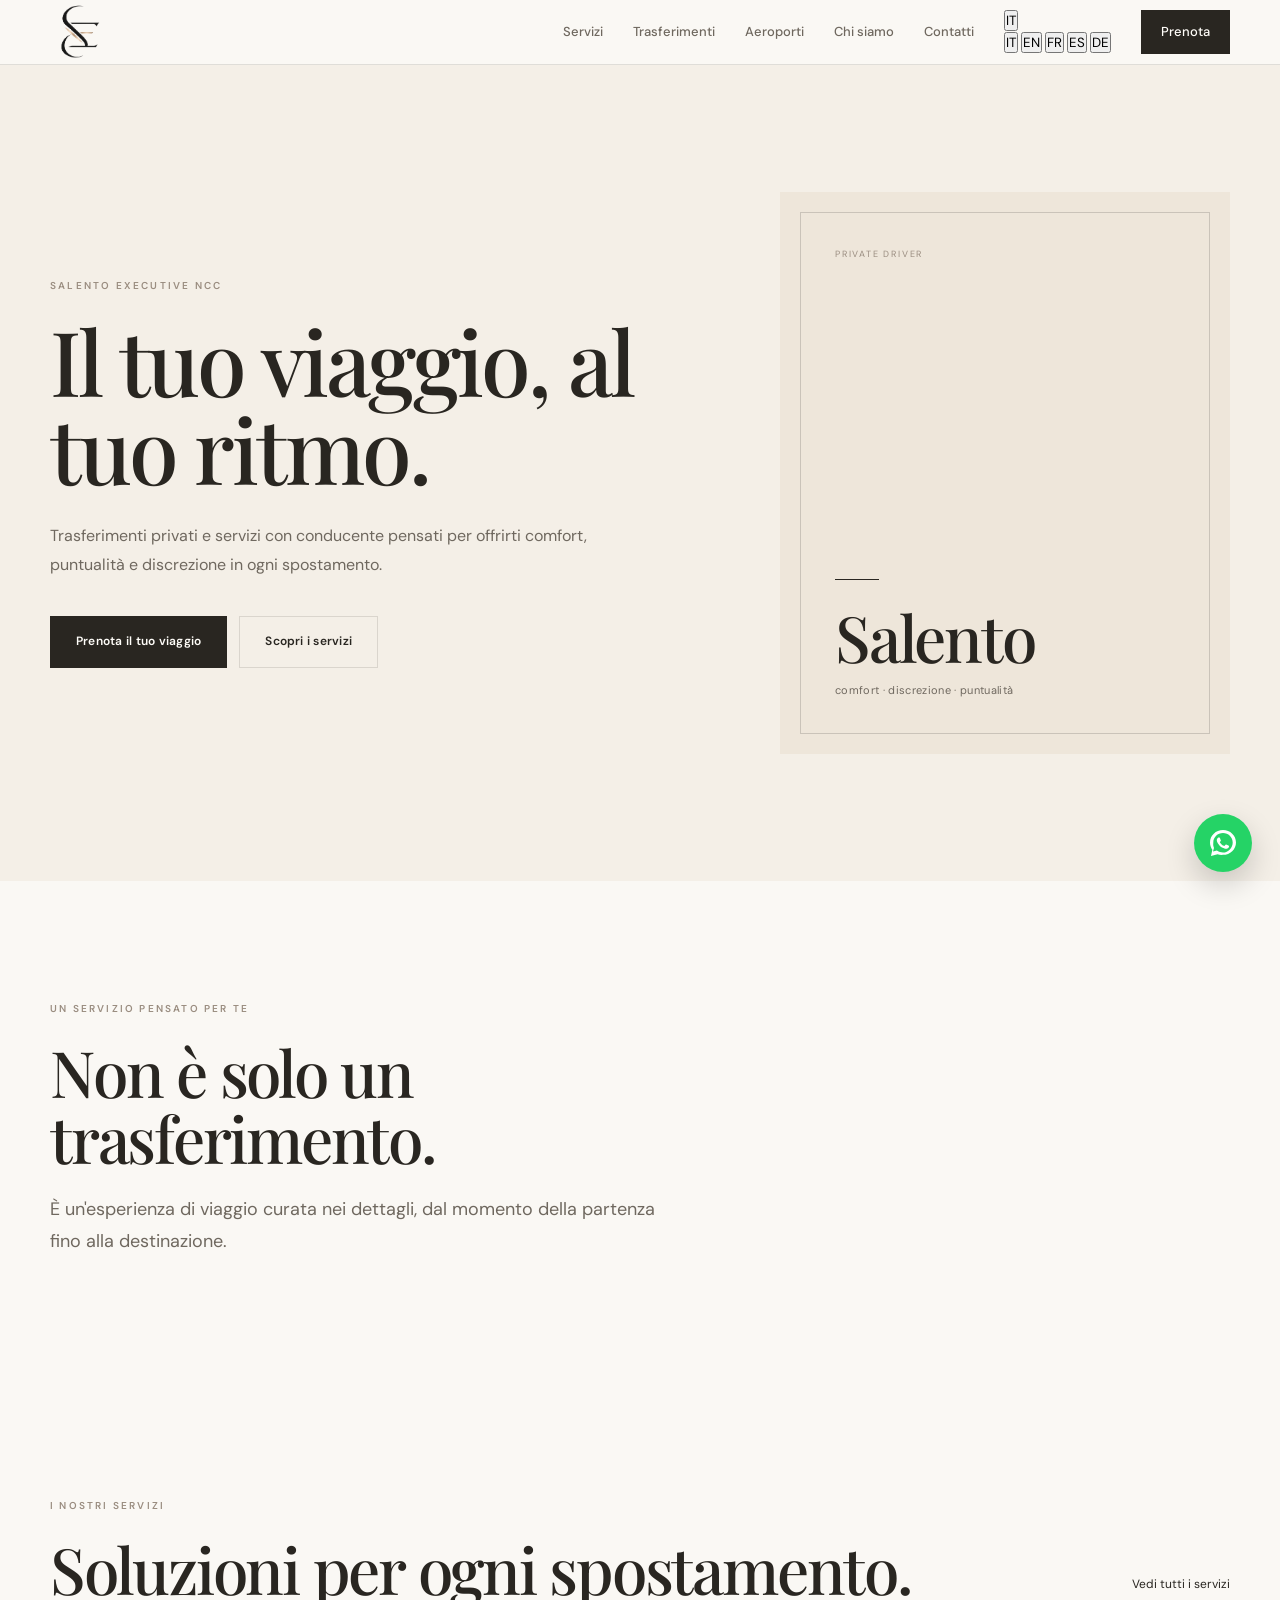
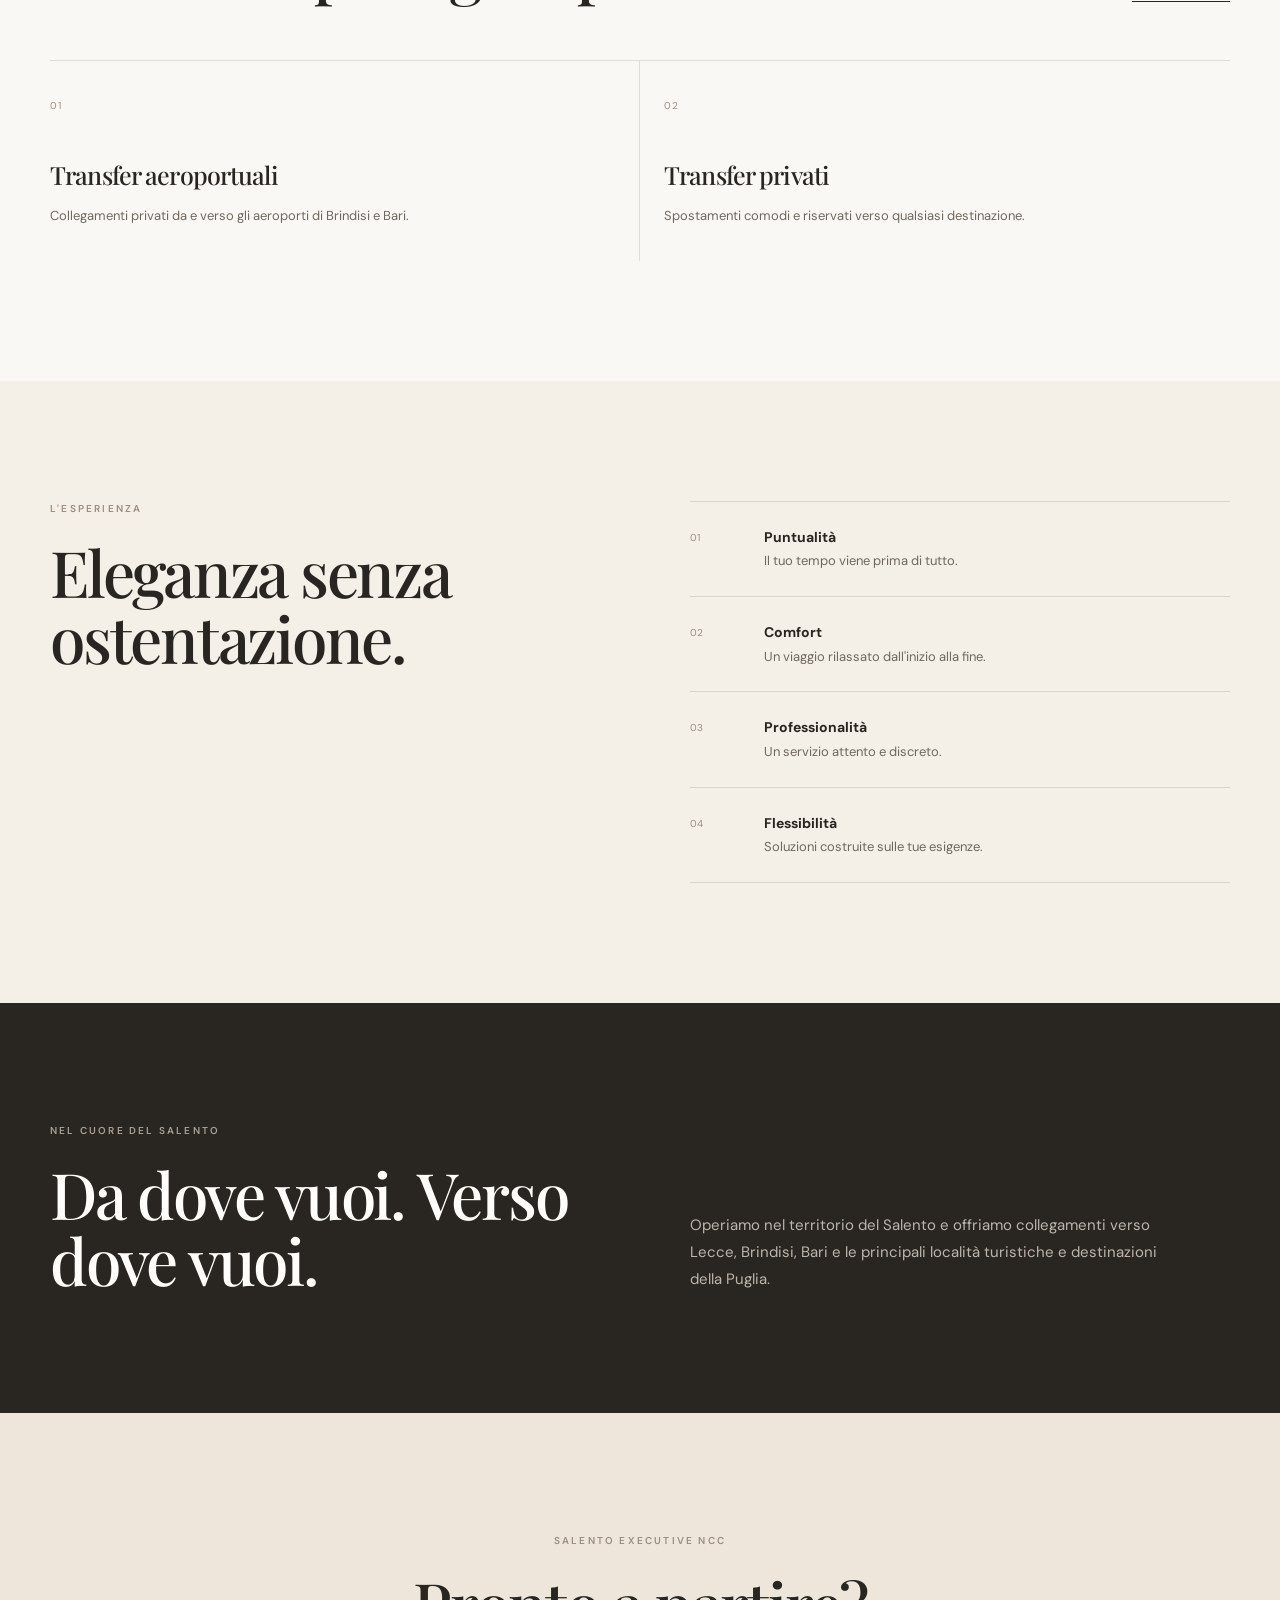
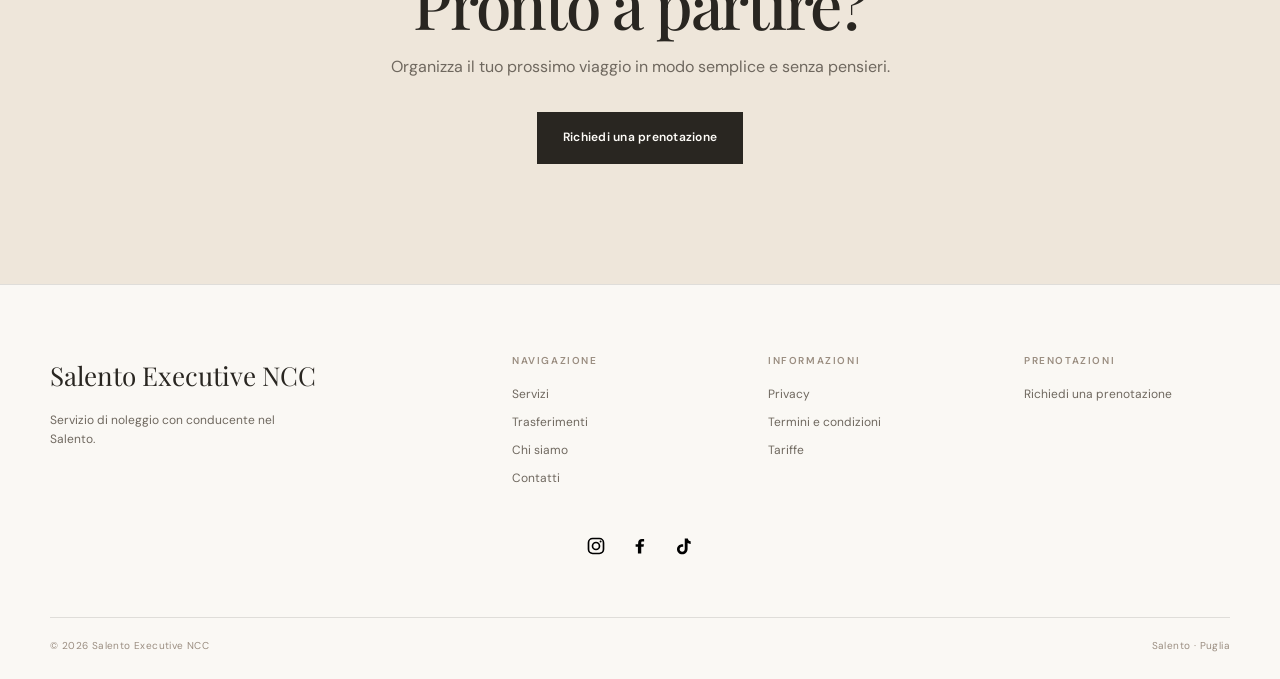
==== commit 3b3b56da: "Update index.html" ====
--- a/index.html
+++ b/index.html
@@ -71,7 +71,37 @@
             <a href="contatti/" data-i18n="nav.contact">
                 Contatti
             </a>
-
+<div class="language-selector">
+
+    <button type="button" class="language-button" aria-label="Seleziona lingua">
+        IT
+    </button>
+
+    <div class="language-menu">
+
+        <button type="button" data-lang="it">
+            IT
+        </button>
+
+        <button type="button" data-lang="en">
+            EN
+        </button>
+
+        <button type="button" data-lang="fr">
+            FR
+        </button>
+
+        <button type="button" data-lang="es">
+            ES
+        </button>
+
+        <button type="button" data-lang="de">
+            DE
+        </button>
+
+    </div>
+
+</div>
             <a href="prenota/" class="nav-button" data-i18n="nav.book">
                 Prenota
             </a>
